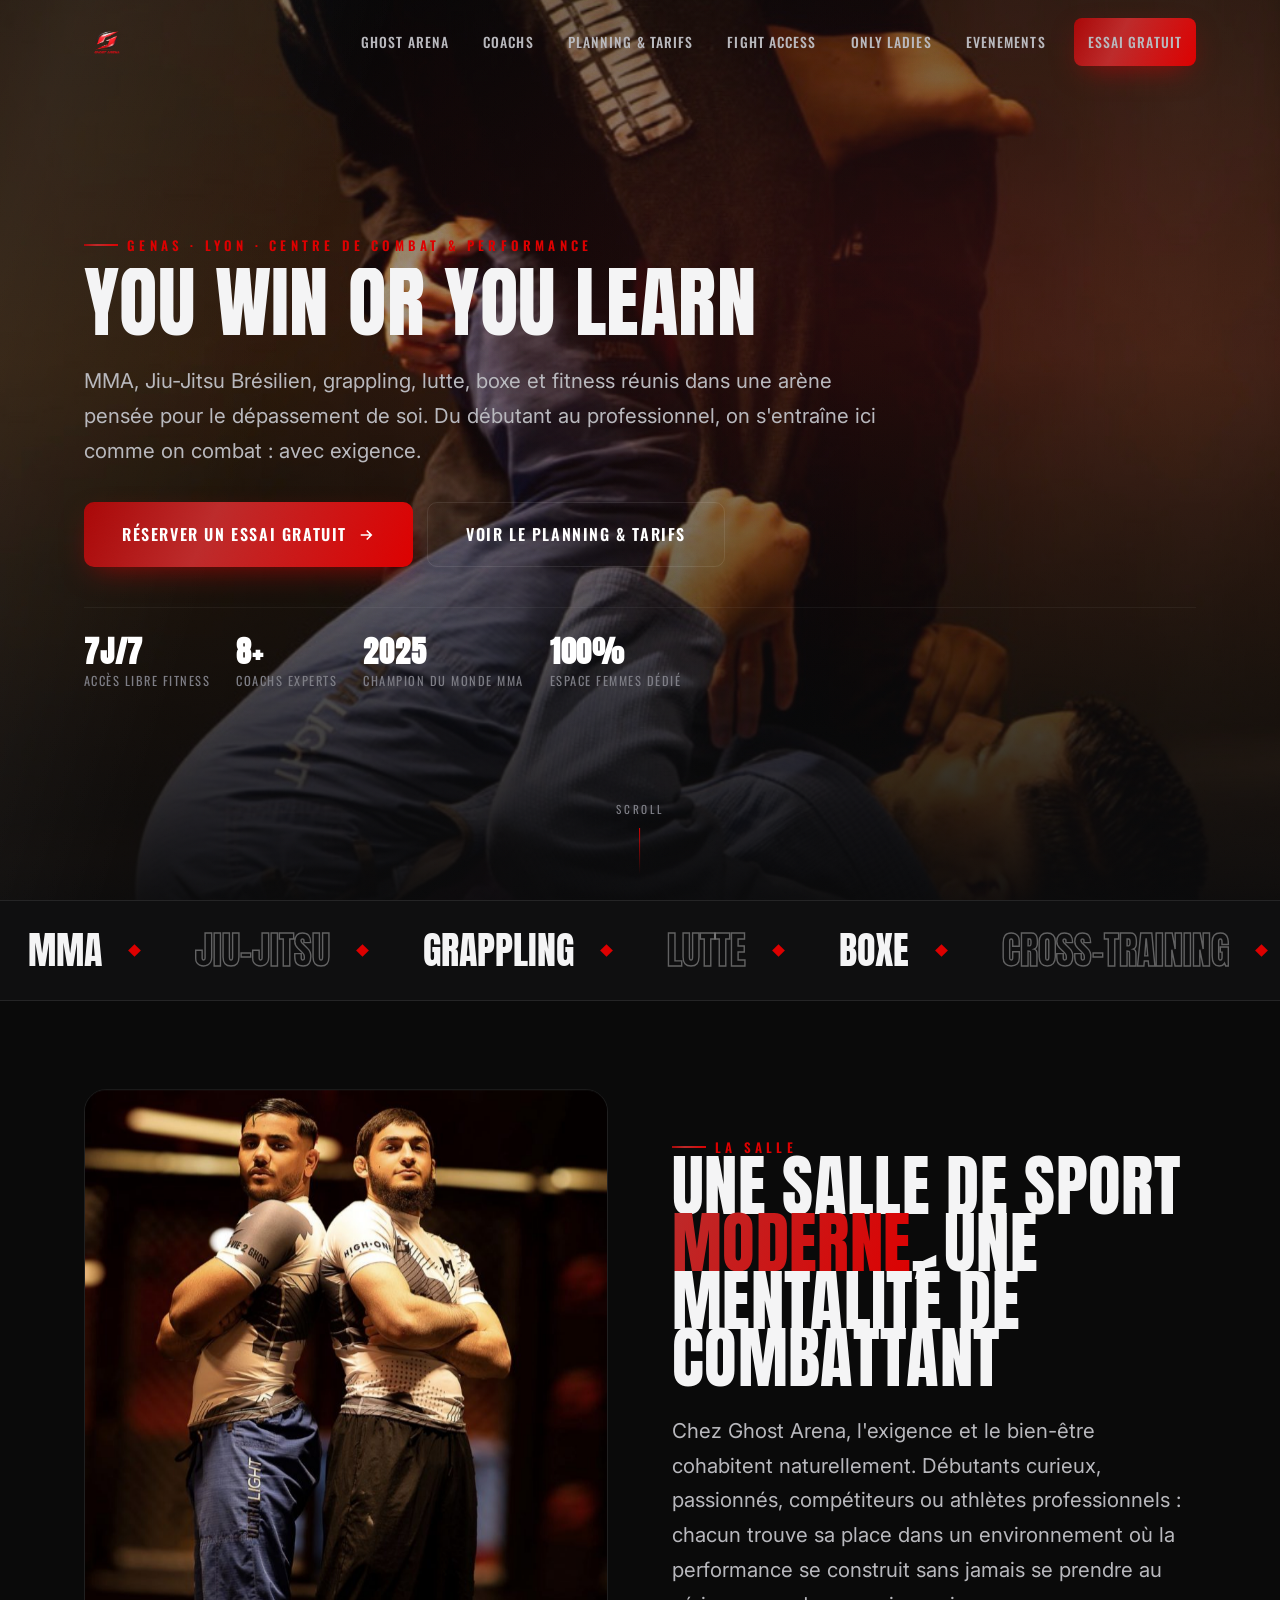
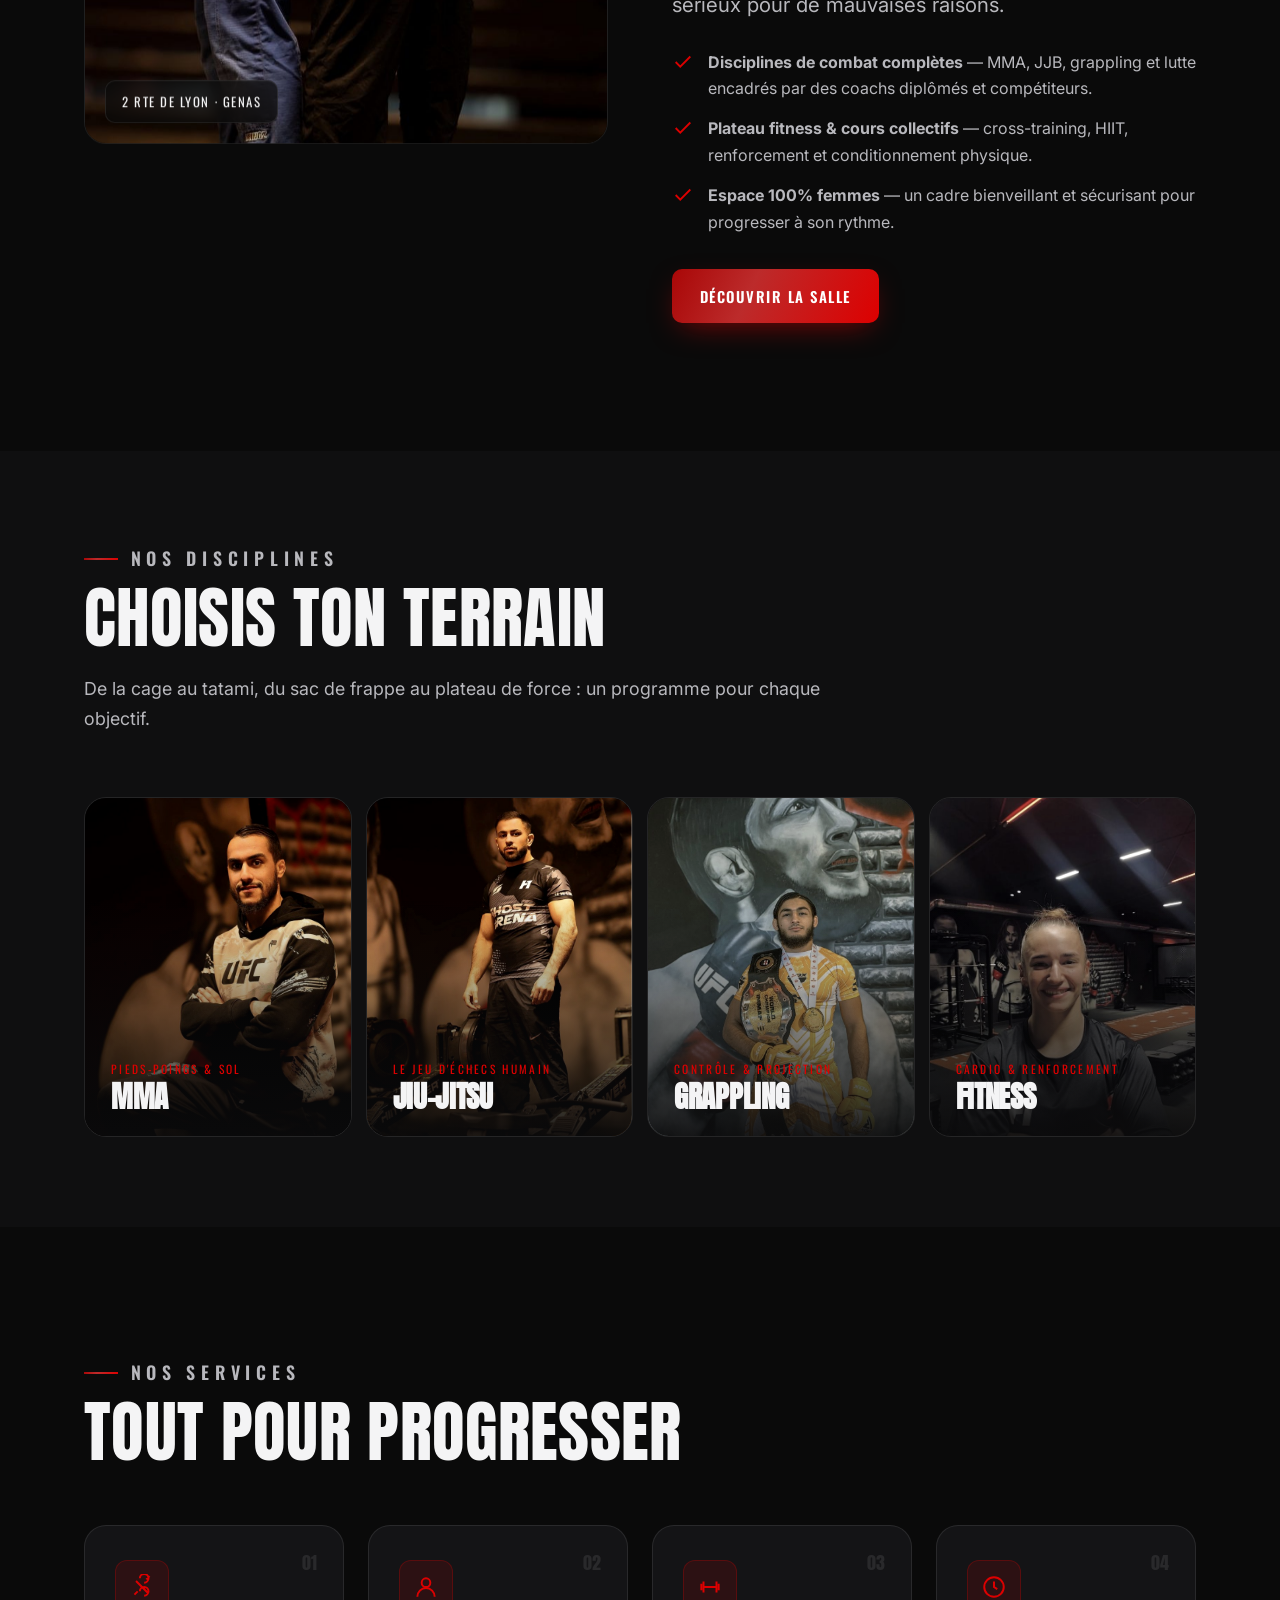
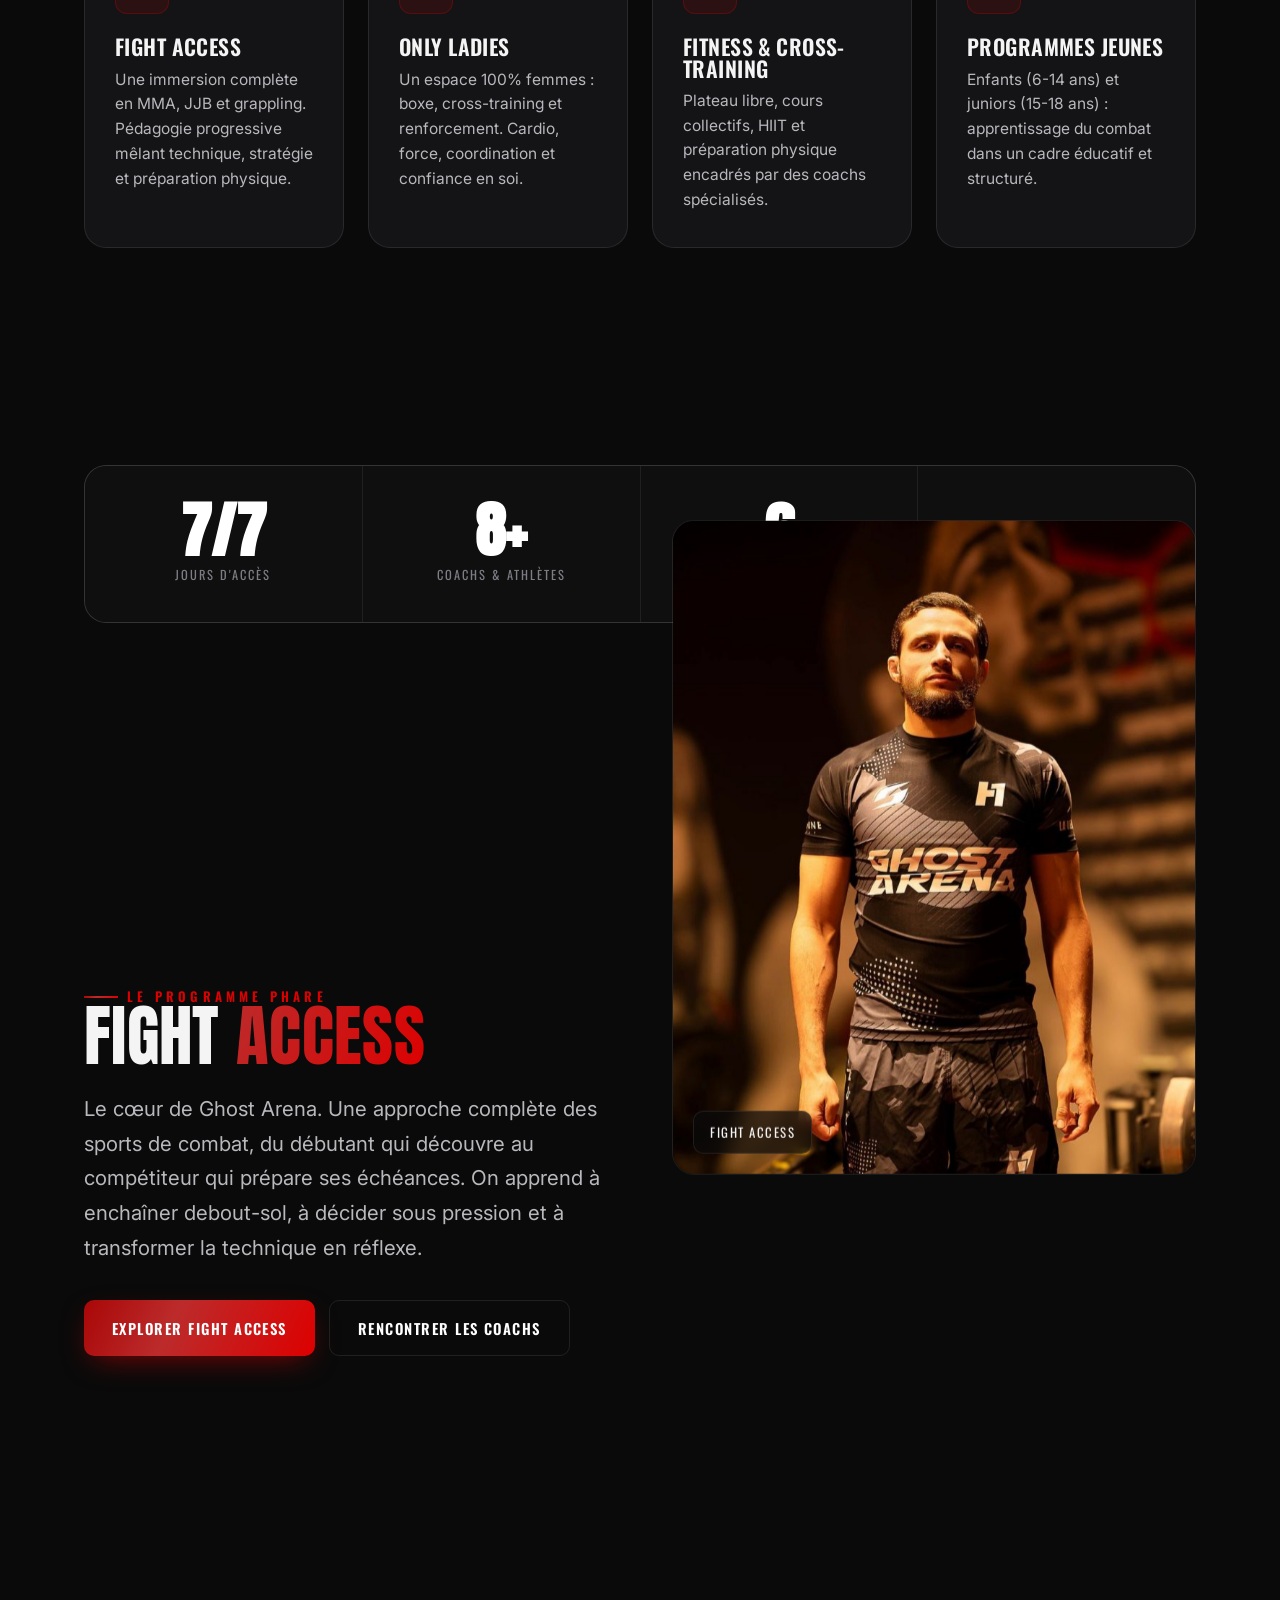
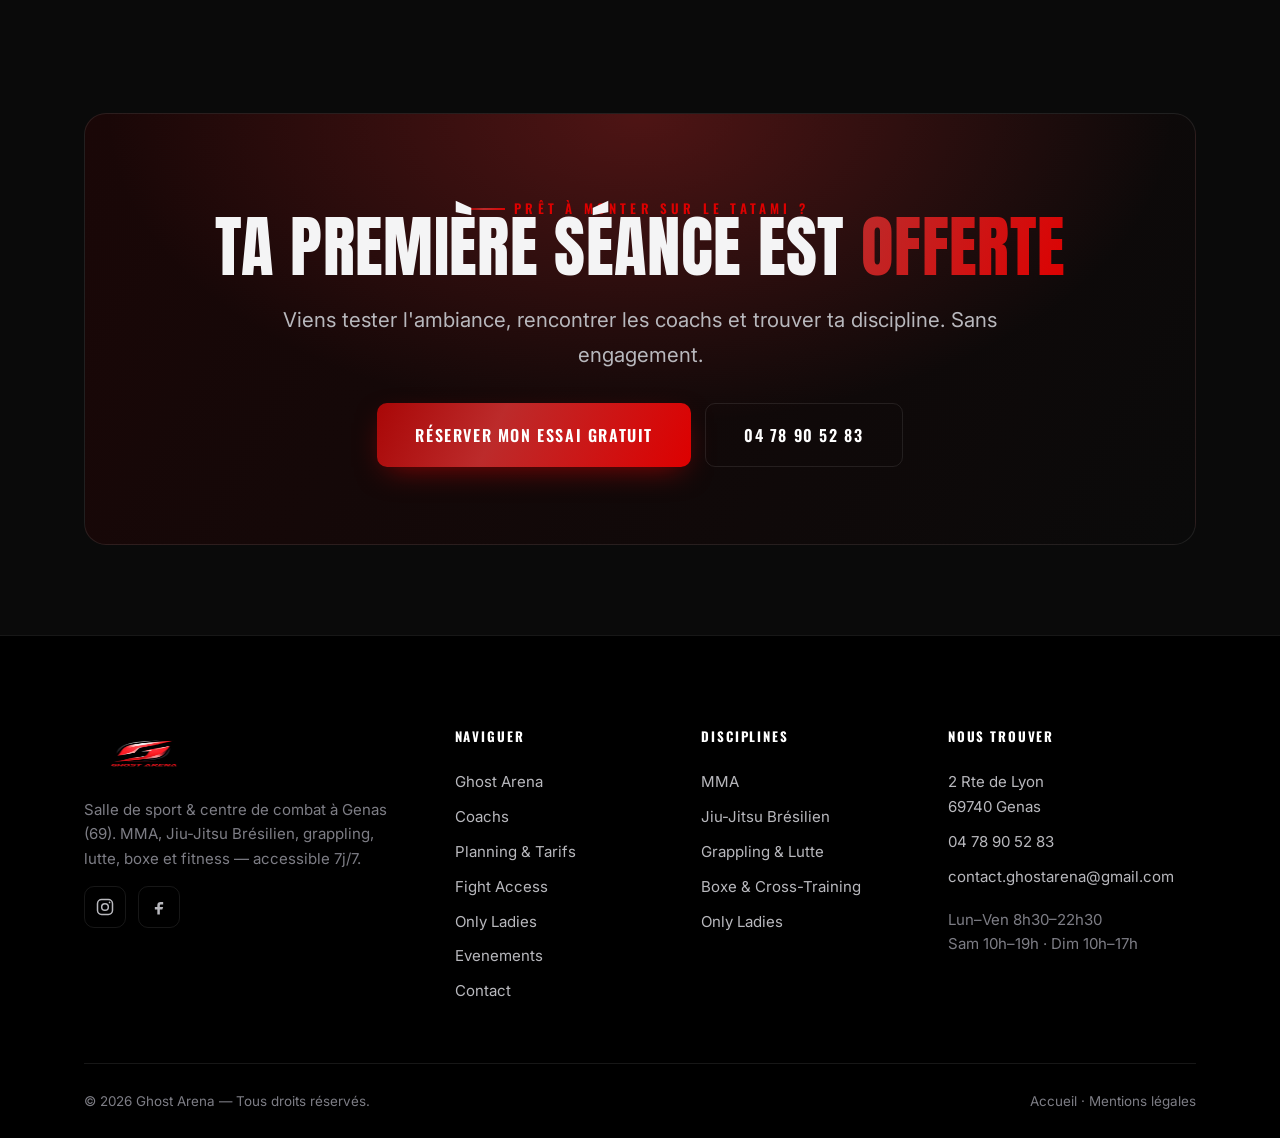
==== index.html @ 8d47866f "Site Ghost Arena — refonte statique multipage Co-Authored-By: Claude Opus 4.8 <noreply@anthropic.com" ====
<!DOCTYPE html>
<html lang="fr">
<head>
<meta charset="UTF-8">
<meta name="viewport" content="width=device-width, initial-scale=1">
<title>Ghost Arena | Salle de MMA, Jiu-Jitsu & Fitness à Genas (Lyon)</title>
<meta name="description" content="Ghost Arena, salle de sport et centre de combat à Genas près de Lyon. MMA, Jiu-Jitsu Brésilien, grappling, lutte, boxe et fitness. Accès 7j/7, coachs experts, espace 100% femmes. Essai gratuit.">
<meta name="keywords" content="MMA Genas, jiu jitsu brésilien Lyon, salle de sport Genas, grappling, lutte, boxe, fitness, Ghost Arena">
<link rel="canonical" href="https://ghostarena.fr/">
<meta name="theme-color" content="#0a0a0a">
<meta name="robots" content="index, follow">
<!-- Open Graph -->
<meta property="og:type" content="website">
<meta property="og:locale" content="fr_FR">
<meta property="og:site_name" content="Ghost Arena">
<meta property="og:title" content="Ghost Arena | MMA, Jiu-Jitsu & Fitness à Genas">
<meta property="og:description" content="Centre de combat & salle de sport à Genas (Lyon). MMA, JJB, grappling, lutte, boxe, fitness. Accès 7j/7.">
<meta property="og:url" content="https://ghostarena.fr/">
<meta property="og:image" content="https://ghostarena.fr/assets/img/hero-full.jpg">
<meta name="twitter:card" content="summary_large_image">
<link rel="icon" href="assets/img/logo.png" type="image/png">
<link rel="apple-touch-icon" href="assets/img/logo.png">
<!-- Fonts -->
<link rel="preconnect" href="https://fonts.googleapis.com">
<link rel="preconnect" href="https://fonts.gstatic.com" crossorigin>
<link href="https://fonts.googleapis.com/css2?family=Anton&family=Oswald:wght@300;400;500;600;700&family=Inter:wght@400;500;600;700&display=swap" rel="stylesheet">
<link rel="stylesheet" href="css/styles.css">
<!-- Local business structured data -->
<script type="application/ld+json">
{
  "@context":"https://schema.org",
  "@type":"SportsActivityLocation",
  "name":"Ghost Arena",
  "description":"Salle de sport et centre de combat (MMA, Jiu-Jitsu Brésilien, grappling, lutte, boxe, fitness) à Genas, près de Lyon.",
  "image":"https://ghostarena.fr/assets/img/hero-full.jpg",
  "logo":"https://ghostarena.fr/assets/img/logo.png",
  "url":"https://ghostarena.fr/",
  "telephone":"+33478905283",
  "email":"contact.ghostarena@gmail.com",
  "address":{"@type":"PostalAddress","streetAddress":"2 Rte de Lyon","addressLocality":"Genas","postalCode":"69740","addressCountry":"FR"},
  "geo":{"@type":"GeoCoordinates","latitude":45.7280,"longitude":4.9930},
  "sameAs":["https://www.instagram.com/ghost.arena_/","https://www.facebook.com/people/Ghost-Arena/61586192936143/"],
  "openingHoursSpecification":[
    {"@type":"OpeningHoursSpecification","dayOfWeek":["Monday","Tuesday","Wednesday","Thursday","Friday"],"opens":"08:30","closes":"22:30"},
    {"@type":"OpeningHoursSpecification","dayOfWeek":"Saturday","opens":"10:00","closes":"19:00"},
    {"@type":"OpeningHoursSpecification","dayOfWeek":"Sunday","opens":"10:00","closes":"17:00"}
  ],
  "priceRange":"€€"
}
</script>
</head>
<body data-page="">

<header class="site-header"></header>

<main id="main">

  <!-- ============== HERO (cinematic photo-montage "video") ============== -->
  <section class="hero">
    <div class="hero-media" aria-hidden="true">
      <video class="hero-video" autoplay muted loop playsinline preload="auto" poster="assets/img/hero-full.jpg">
        <source src="assets/video/hero.mp4" type="video/mp4">
        <source src="assets/video/hero.mov" type="video/quicktime">
      </video>
    </div>
    <div class="container hero-inner">
      <p class="eyebrow reveal">Genas · Lyon · Centre de combat &amp; performance</p>
      <h1 class="display h1" data-kinetic>You win or you learn</h1>
      <p class="lead reveal" data-delay="2">MMA, Jiu-Jitsu Brésilien, grappling, lutte, boxe et fitness réunis dans une arène pensée pour le dépassement de soi. Du débutant au professionnel, on s'entraîne ici comme on combat&nbsp;: avec exigence.</p>
      <div class="hero-actions reveal" data-delay="3">
        <a class="btn btn-primary btn-lg" href="contact.html"><span>Réserver un essai gratuit
          <svg viewBox="0 0 24 24" fill="none" stroke="currentColor" stroke-width="2.2"><path d="M5 12h14M13 6l6 6-6 6"/></svg></span></a>
        <a class="btn btn-ghost btn-lg" href="planning-tarifs.html">Voir le planning &amp; tarifs</a>
      </div>
      <div class="hero-badges reveal" data-delay="4">
        <div class="hero-badge"><b data-count="7" data-suffix="j/7">7j/7</b><span>Accès libre fitness</span></div>
        <div class="hero-badge"><b data-count="8" data-suffix="+">8+</b><span>Coachs experts</span></div>
        <div class="hero-badge"><b>2025</b><span>Champion du monde MMA</span></div>
        <div class="hero-badge"><b>100%</b><span>Espace femmes dédié</span></div>
      </div>
    </div>
    <div class="hero-scroll" aria-hidden="true"><span>Scroll</span><span class="line"></span></div>
  </section>

  <!-- ============== MARQUEE ============== -->
  <div class="marquee" aria-hidden="true">
    <div class="marquee-track">
      <span>MMA</span><span class="hollow">Jiu-Jitsu</span><span>Grappling</span><span class="hollow">Lutte</span><span>Boxe</span><span class="hollow">Cross-Training</span><span>Fitness</span><span class="hollow">Only Ladies</span>
      <span>MMA</span><span class="hollow">Jiu-Jitsu</span><span>Grappling</span><span class="hollow">Lutte</span><span>Boxe</span><span class="hollow">Cross-Training</span><span>Fitness</span><span class="hollow">Only Ladies</span>
    </div>
  </div>

  <!-- ============== PRÉSENTATION ============== -->
  <section class="section">
    <div class="container">
      <div class="split">
        <div class="split-media reveal" data-parallax="0.08">
          <img src="assets/img/salle-1.jpeg" alt="Intérieur de la salle Ghost Arena à Genas" loading="lazy">
          <span class="tag">2 Rte de Lyon · Genas</span>
        </div>
        <div class="split-body">
          <p class="eyebrow reveal">La salle</p>
          <h2 class="display h2 reveal" data-delay="1">Une salle de sport <span class="grad-text">moderne</span>, une mentalité de combattant</h2>
          <p class="lead reveal" data-delay="2">Chez Ghost Arena, l'exigence et le bien-être cohabitent naturellement. Débutants curieux, passionnés, compétiteurs ou athlètes professionnels&nbsp;: chacun trouve sa place dans un environnement où la performance se construit sans jamais se prendre au sérieux pour de mauvaises raisons.</p>
          <ul class="feature-list reveal" data-delay="3">
            <li><svg viewBox="0 0 24 24" fill="none" stroke="currentColor" stroke-width="2"><path d="M20 6 9 17l-5-5"/></svg><span><b>Disciplines de combat complètes</b> — MMA, JJB, grappling et lutte encadrés par des coachs diplômés et compétiteurs.</span></li>
            <li><svg viewBox="0 0 24 24" fill="none" stroke="currentColor" stroke-width="2"><path d="M20 6 9 17l-5-5"/></svg><span><b>Plateau fitness &amp; cours collectifs</b> — cross-training, HIIT, renforcement et conditionnement physique.</span></li>
            <li><svg viewBox="0 0 24 24" fill="none" stroke="currentColor" stroke-width="2"><path d="M20 6 9 17l-5-5"/></svg><span><b>Espace 100% femmes</b> — un cadre bienveillant et sécurisant pour progresser à son rythme.</span></li>
          </ul>
          <div class="flex-actions mt-m reveal" data-delay="4">
            <a class="btn btn-primary" href="ghost-arena.html"><span>Découvrir la salle</span></a>
          </div>
        </div>
      </div>
    </div>
  </section>

  <!-- ============== DISCIPLINES ============== -->
  <section class="section section--tight" style="background:var(--bg-2)">
    <div class="container">
      <div class="sec-head reveal">
        <p class="eyebrow">Nos disciplines</p>
        <h2 class="display h2">Choisis ton terrain</h2>
        <p>De la cage au tatami, du sac de frappe au plateau de force&nbsp;: un programme pour chaque objectif.</p>
      </div>
      <div class="disc-grid">
        <article class="disc reveal" data-delay="1">
          <img src="assets/coaches/yanis.jpeg" alt="Entraînement MMA à Ghost Arena" loading="lazy">
          <div class="meta"><span>Pieds-poings &amp; sol</span><h3>MMA</h3></div>
        </article>
        <article class="disc reveal" data-delay="2">
          <img src="assets/coaches/jessim.jpeg" alt="Cours de Jiu-Jitsu Brésilien" loading="lazy">
          <div class="meta"><span>Le jeu d'échecs humain</span><h3>Jiu-Jitsu</h3></div>
        </article>
        <article class="disc reveal" data-delay="3">
          <img src="assets/coaches/mehmet.jpeg" alt="Grappling et lutte à Genas" loading="lazy">
          <div class="meta"><span>Contrôle &amp; projection</span><h3>Grappling</h3></div>
        </article>
        <article class="disc reveal" data-delay="4">
          <img src="assets/coaches/lisa.jpeg" alt="Cross-training et fitness" loading="lazy">
          <div class="meta"><span>Cardio &amp; renforcement</span><h3>Fitness</h3></div>
        </article>
      </div>
    </div>
  </section>

  <!-- ============== SERVICES ============== -->
  <section class="section">
    <div class="container">
      <div class="sec-head reveal">
        <p class="eyebrow">Nos services</p>
        <h2 class="display h2">Tout pour progresser</h2>
      </div>
      <div class="cards">
        <article class="card reveal" data-delay="1">
          <span class="num">01</span>
          <div class="card-ico"><svg viewBox="0 0 24 24" fill="none" stroke="currentColor" stroke-width="1.8"><path d="m6.5 6.5 11 11M14 8a4 4 0 1 0-4-4M10 16a4 4 0 1 1 4 4M5 19l3-3M16 5l3-3"/></svg></div>
          <h3>Fight Access</h3>
          <p>Une immersion complète en MMA, JJB et grappling. Pédagogie progressive mêlant technique, stratégie et préparation physique.</p>
        </article>
        <article class="card reveal" data-delay="2">
          <span class="num">02</span>
          <div class="card-ico"><svg viewBox="0 0 24 24" fill="none" stroke="currentColor" stroke-width="1.8"><circle cx="12" cy="8" r="4"/><path d="M4 21a8 8 0 0 1 16 0"/></svg></div>
          <h3>Only Ladies</h3>
          <p>Un espace 100% femmes&nbsp;: boxe, cross-training et renforcement. Cardio, force, coordination et confiance en soi.</p>
        </article>
        <article class="card reveal" data-delay="3">
          <span class="num">03</span>
          <div class="card-ico"><svg viewBox="0 0 24 24" fill="none" stroke="currentColor" stroke-width="1.8"><path d="M6 7v10M18 7v10M4 9v6M20 9v6M6 12h12"/></svg></div>
          <h3>Fitness &amp; Cross-Training</h3>
          <p>Plateau libre, cours collectifs, HIIT et préparation physique encadrés par des coachs spécialisés.</p>
        </article>
        <article class="card reveal" data-delay="4">
          <span class="num">04</span>
          <div class="card-ico"><svg viewBox="0 0 24 24" fill="none" stroke="currentColor" stroke-width="1.8"><circle cx="12" cy="12" r="9"/><path d="M12 7v5l3 2"/></svg></div>
          <h3>Programmes Jeunes</h3>
          <p>Enfants (6-14 ans) et juniors (15-18 ans)&nbsp;: apprentissage du combat dans un cadre éducatif et structuré.</p>
        </article>
      </div>
    </div>
  </section>

  <!-- ============== STATS ============== -->
  <section class="section--tight">
    <div class="container">
      <div class="stats reveal">
        <div class="stat"><b data-count="7" data-suffix="/7">7/7</b><span>Jours d'accès</span></div>
        <div class="stat"><b data-count="8" data-suffix="+">8+</b><span>Coachs &amp; athlètes</span></div>
        <div class="stat"><b data-count="6" data-suffix="">6</b><span>Disciplines</span></div>
        <div class="stat"><b><span class="grad-text">∞</span></b><span>Limite&nbsp;: la tienne</span></div>
      </div>
    </div>
  </section>

  <!-- ============== FIGHT ACCESS feature ============== -->
  <section class="section">
    <div class="container">
      <div class="split rev">
        <div class="split-media reveal" data-parallax="0.08">
          <img src="assets/coaches/fateh.jpeg" alt="Coach MMA à Ghost Arena lors d'un entraînement" loading="lazy">
          <span class="tag">Fight Access</span>
        </div>
        <div class="split-body">
          <p class="eyebrow reveal">Le programme phare</p>
          <h2 class="display h2 reveal" data-delay="1">Fight <span class="grad-text">Access</span></h2>
          <p class="lead reveal" data-delay="2">Le cœur de Ghost Arena. Une approche complète des sports de combat, du débutant qui découvre au compétiteur qui prépare ses échéances. On apprend à enchaîner debout-sol, à décider sous pression et à transformer la technique en réflexe.</p>
          <div class="flex-actions mt-m reveal" data-delay="3">
            <a class="btn btn-primary" href="fight-acces.html"><span>Explorer Fight Access</span></a>
            <a class="btn btn-ghost" href="coachs.html">Rencontrer les coachs</a>
          </div>
        </div>
      </div>
    </div>
  </section>

  <!-- ============== CTA ============== -->
  <section class="section section--tight">
    <div class="container">
      <div class="cta-band reveal">
        <p class="eyebrow eyebrow--center">Prêt à monter sur le tatami ?</p>
        <h2 class="display h2">Ta première séance est <span class="grad-text">offerte</span></h2>
        <p class="lead" style="margin-inline:auto">Viens tester l'ambiance, rencontrer les coachs et trouver ta discipline. Sans engagement.</p>
        <div class="hero-actions">
          <a class="btn btn-primary btn-lg" href="contact.html"><span>Réserver mon essai gratuit</span></a>
          <a class="btn btn-ghost btn-lg" href="tel:+33478905283">04 78 90 52 83</a>
        </div>
      </div>
    </div>
  </section>

</main>

<footer class="site-footer"></footer>
<script src="js/main.js"></script>
</body>
</html>
---- css/styles.css ----
/* ===================================================================
   GHOST ARENA — Design System
   Colors taken verbatim from the existing site:
   brand red #bc2b2b · bright #dd0000 · deep #a90707 · black #0a0a0a
   =================================================================== */

:root{
  /* Brand palette (exact) */
  --red:        #bc2b2b;
  --red-bright: #dd0000;
  --red-2:      #cf2e2e;
  --red-deep:   #a90707;
  --black:      #0a0a0a;
  --ink:        #000000;
  --white:      #ffffff;
  --smoke:      #efefef;
  --slate:      #32373c;

  /* Surfaces */
  --bg:        #0a0a0a;
  --bg-2:      #0f0f10;
  --surface:   #141416;
  --surface-2: #1a1a1d;
  --line:      rgba(255,255,255,.09);
  --line-2:    rgba(255,255,255,.05);

  /* Text */
  --tx:        #f4f4f5;
  --tx-soft:   #b8b8bd;
  --tx-mute:   #7d7d85;

  /* Accent gradient */
  --grad: linear-gradient(115deg, var(--red-deep) 0%, var(--red) 38%, var(--red-bright) 100%);
  --grad-soft: linear-gradient(115deg, var(--red) 0%, var(--red-bright) 100%);

  /* Type */
  --f-display: "Anton", "Arial Narrow", sans-serif;
  --f-cond:    "Oswald", "Arial Narrow", sans-serif;
  --f-body:    "Inter", system-ui, -apple-system, "Segoe UI", sans-serif;

  /* Spacing rhythm (8pt) */
  --container: 1240px;
  --gut: clamp(20px, 5vw, 64px);
  --radius: 14px;
  --radius-lg: 22px;

  /* Motion */
  --ease: cubic-bezier(.16,1,.3,1);
  --ease-out: cubic-bezier(.22,.61,.36,1);
}

/* ---------- Reset ---------- */
*,*::before,*::after{box-sizing:border-box}
*{margin:0}
html{-webkit-text-size-adjust:100%;scroll-behavior:smooth}
@media (prefers-reduced-motion:reduce){html{scroll-behavior:auto}}
body{
  font-family:var(--f-body);
  background:var(--bg);
  color:var(--tx);
  line-height:1.65;
  font-size:16px;
  -webkit-font-smoothing:antialiased;
  text-rendering:optimizeLegibility;
  overflow-x:hidden;
}
img,video,svg{display:block;max-width:100%;height:auto}
a{color:inherit;text-decoration:none}
button{font:inherit;color:inherit;cursor:pointer;border:0;background:none}
ul{list-style:none;padding:0}
::selection{background:var(--red);color:#fff}

/* Film-grain overlay for the whole site (premium cinematic texture) */
body::after{
  content:"";position:fixed;inset:0;z-index:9000;pointer-events:none;opacity:.045;
  background-image:url("data:image/svg+xml,%3Csvg xmlns='http://www.w3.org/2000/svg' width='180' height='180'%3E%3Cfilter id='n'%3E%3CfeTurbulence type='fractalNoise' baseFrequency='.9' numOctaves='2'/%3E%3C/filter%3E%3Crect width='100%25' height='100%25' filter='url(%23n)'/%3E%3C/svg%3E");
  mix-blend-mode:overlay;
}
@media (prefers-reduced-motion:reduce){body::after{display:none}}

/* ---------- Layout helpers ---------- */
.container{width:100%;max-width:var(--container);margin-inline:auto;padding-inline:var(--gut)}
.section{padding-block:clamp(64px,10vw,140px);position:relative}
.section--tight{padding-block:clamp(48px,7vw,90px)}
.grid{display:grid;gap:clamp(20px,3vw,40px)}

/* ---------- Typography ---------- */
.eyebrow{
  font-family:var(--f-cond);font-weight:600;text-transform:uppercase;
  letter-spacing:.32em;font-size:clamp(.72rem,1.1vw,.82rem);
  color:var(--red-bright);display:inline-flex;align-items:center;gap:.7em;
}
.eyebrow::before{content:"";width:34px;height:2px;background:var(--grad);display:inline-block}
.eyebrow--center{justify-content:center}

h1,h2,h3{line-height:.98;letter-spacing:-.01em}
.display{
  font-family:var(--f-display);font-weight:400;text-transform:uppercase;
  line-height:.86;letter-spacing:.005em;
}
.h1{font-size:clamp(2.9rem,8.5vw,7.2rem)}
.h2{font-size:clamp(2.1rem,5.2vw,4.4rem)}
.h3{font-size:clamp(1.5rem,3vw,2.4rem)}
.italic-skew{font-style:italic;transform:skewX(-7deg);transform-origin:left}
.stroke-text{
  -webkit-text-stroke:1.5px rgba(255,255,255,.30);color:transparent;
}
.text-red{color:var(--red-bright)}
.lead{font-size:clamp(1.05rem,1.6vw,1.28rem);color:var(--tx-soft);max-width:62ch;line-height:1.7}
.muted{color:var(--tx-mute)}
.measure{max-width:64ch}

/* gradient text for accent words */
.grad-text{
  background:var(--grad-soft);-webkit-background-clip:text;background-clip:text;
  -webkit-text-fill-color:transparent;color:transparent;
}

/* ===================================================================
   HEADER
   =================================================================== */
.site-header{
  position:fixed;inset:0 0 auto 0;z-index:1000;
  transition:border-color .4s, padding .35s var(--ease);
  border-bottom:1px solid transparent;padding-block:18px;
}
/* Blur/background lives on a pseudo-element so the header itself does NOT
   become a containing block for the fixed mobile menu panel. */
.site-header::before{
  content:"";position:absolute;inset:0;z-index:-1;
  background:rgba(8,8,9,.82);backdrop-filter:blur(16px) saturate(140%);
  opacity:0;transition:opacity .4s var(--ease);
}
.site-header.scrolled::before{opacity:1}
.site-header.scrolled{border-bottom-color:var(--line);padding-block:10px}
.nav{display:flex;align-items:center;justify-content:space-between;gap:24px}
.brand{display:flex;align-items:center;gap:12px;z-index:2}
.brand img{height:46px;width:auto;transition:height .35s var(--ease)}
.scrolled .brand img{height:38px}
.brand b{font-family:var(--f-display);font-size:1.25rem;letter-spacing:.04em;text-transform:uppercase;line-height:1}
.brand b i{color:var(--red-bright);font-style:normal}

.nav-links{display:flex;align-items:center;gap:6px}
.nav-links a{
  font-family:var(--f-cond);font-weight:500;text-transform:uppercase;
  letter-spacing:.08em;font-size:.86rem;color:var(--tx-soft);
  padding:10px 14px;border-radius:8px;position:relative;transition:color .25s;
}
.nav-links a::after{
  content:"";position:absolute;left:14px;right:14px;bottom:6px;height:2px;
  background:var(--grad-soft);transform:scaleX(0);transform-origin:left;
  transition:transform .3s var(--ease);
}
.nav-links a:hover,.nav-links a[aria-current="page"]{color:var(--white)}
.nav-links a:hover::after,.nav-links a[aria-current="page"]::after{transform:scaleX(1)}

.nav-cta{margin-left:8px}
.burger{display:none;position:relative;width:46px;height:46px;border-radius:10px;border:1px solid var(--line);
  align-items:center;justify-content:center;flex-direction:column;gap:5px;z-index:1010}
.burger span{width:20px;height:2px;background:var(--white);transition:.3s var(--ease)}
.burger.open span:nth-child(1){transform:translateY(7px) rotate(45deg)}
.burger.open span:nth-child(2){opacity:0}
.burger.open span:nth-child(3){transform:translateY(-7px) rotate(-45deg)}

@media (max-width:1024px){
  .nav-links{
    position:fixed;inset:0 0 0 auto;width:min(86vw,400px);flex-direction:column;
    justify-content:center;align-items:flex-start;gap:6px;padding:90px 40px;
    background:rgba(10,10,11,.97);backdrop-filter:blur(20px);
    border-left:1px solid var(--line);transform:translateX(100%);
    transition:transform .45s var(--ease);
  }
  .nav-links.open{transform:translateX(0)}
  .nav-links a{font-size:1.6rem;padding:10px 0}
  .nav-links a::after{display:none}
  .nav-links .nav-cta{margin:18px 0 0}
  .burger{display:flex}
}

/* ===================================================================
   BUTTONS
   =================================================================== */
.btn{
  --pad-y:15px;--pad-x:28px;
  display:inline-flex;align-items:center;justify-content:center;gap:10px;
  font-family:var(--f-cond);font-weight:600;text-transform:uppercase;letter-spacing:.1em;
  font-size:.92rem;padding:var(--pad-y) var(--pad-x);border-radius:10px;
  position:relative;overflow:hidden;transition:transform .25s var(--ease),box-shadow .3s, color .3s;
  min-height:48px;cursor:pointer;white-space:nowrap;
}
.btn svg{width:18px;height:18px}
.btn-primary{background:var(--grad);color:#fff;box-shadow:0 10px 30px -10px rgba(221,0,0,.6)}
.btn-primary::before{content:"";position:absolute;inset:0;background:linear-gradient(115deg,var(--red-bright),var(--red));opacity:0;transition:opacity .3s}
.btn-primary:hover{transform:translateY(-3px);box-shadow:0 18px 40px -12px rgba(221,0,0,.75)}
.btn-primary:hover::before{opacity:1}
.btn-primary span{position:relative;z-index:1;display:inline-flex;align-items:center;gap:10px}
.btn-ghost{background:transparent;color:var(--white);border:1px solid var(--line)}
.btn-ghost:hover{border-color:var(--red);background:rgba(221,0,0,.08);transform:translateY(-3px)}
.btn-light{background:var(--white);color:var(--ink)}
.btn-light:hover{transform:translateY(-3px);background:var(--smoke)}
.btn-lg{--pad-y:18px;--pad-x:38px;font-size:1rem}
.btn:focus-visible{outline:3px solid var(--red-bright);outline-offset:3px}
a:focus-visible,button:focus-visible{outline:3px solid var(--red-bright);outline-offset:3px}

/* shimmer sweep on primary */
.btn-primary span::after{
  content:"";position:absolute;top:0;left:-120%;width:60%;height:100%;
  background:linear-gradient(120deg,transparent,rgba(255,255,255,.35),transparent);
  transform:skewX(-20deg);transition:left .6s var(--ease);
}
.btn-primary:hover span::after{left:160%}

/* ===================================================================
   HERO (homepage) — cinematic photo-montage "video"
   =================================================================== */
.hero{position:relative;min-height:100dvh;display:flex;align-items:center;overflow:hidden;isolation:isolate}
.hero-media{position:absolute;inset:0;z-index:-2}
/* Fills the hero perfectly on mobile and desktop (no bars, no photo backdrop). */
.hero-video{position:absolute;inset:0;width:100%;height:100%;object-fit:cover;object-position:center;z-index:1;background:var(--black)}
.hero-slide{
  position:absolute;inset:0;background-size:cover;background-position:center 28%;
  opacity:0;animation:heroCycle 24s infinite;will-change:opacity,transform;
}
.hero-slide:nth-child(1){animation-delay:0s}
.hero-slide:nth-child(2){animation-delay:6s}
.hero-slide:nth-child(3){animation-delay:12s}
.hero-slide:nth-child(4){animation-delay:18s}
@keyframes heroCycle{
  0%{opacity:0;transform:scale(1.18)}
  6%{opacity:1}
  25%{opacity:1;transform:scale(1.0)}
  31%{opacity:0;transform:scale(1.0)}
  100%{opacity:0}
}
.hero::before{ /* cinematic darkening + brand wash */
  content:"";position:absolute;inset:0;z-index:-1;
  background:
    linear-gradient(180deg, rgba(10,10,11,.55) 0%, rgba(10,10,11,.35) 40%, rgba(10,10,11,.96) 100%),
    radial-gradient(120% 90% at 75% 30%, rgba(188,43,43,.30), transparent 55%);
}
.hero::after{ /* light sweep */
  content:"";position:absolute;top:-50%;left:-30%;width:50%;height:200%;z-index:-1;
  background:linear-gradient(90deg,transparent,rgba(255,255,255,.06),transparent);
  transform:skewX(-18deg);animation:sweep 9s ease-in-out infinite;
}
@keyframes sweep{0%,100%{left:-40%}50%{left:120%}}
@media (prefers-reduced-motion:reduce){
  .hero-slide{animation:none;opacity:0}
  .hero-slide:nth-child(1){opacity:1}
  .hero::after{display:none}
}
.hero-inner{position:relative;z-index:2;width:100%;padding-block:130px 110px}
.hero h1{margin:.15em 0 .35em;max-width:16ch}
/* One-line headline on desktop (scales with viewport so it always fits) */
@media (min-width:992px){
  .hero h1{max-width:none;white-space:nowrap;font-size:clamp(3.4rem,6.2vw,5rem)}
}
.hero .lead{margin-bottom:34px}
.hero-actions{display:flex;flex-wrap:wrap;gap:14px}
.hero-scroll{
  position:absolute;bottom:26px;left:50%;transform:translateX(-50%);z-index:2;
  font-family:var(--f-cond);text-transform:uppercase;letter-spacing:.25em;font-size:.7rem;
  color:var(--tx-mute);display:flex;flex-direction:column;align-items:center;gap:10px;
}
.hero-scroll .line{width:1px;height:46px;background:linear-gradient(var(--red-bright),transparent);position:relative;overflow:hidden}
.hero-scroll .line::after{content:"";position:absolute;top:-50%;left:0;width:100%;height:50%;background:var(--red-bright);animation:scrollDot 2s infinite}
@keyframes scrollDot{0%{top:-50%}100%{top:100%}}
/* Hide the decorative scroll cue when vertical room is tight (avoids overlap with hero badges) */
@media (max-width:992px), (max-height:880px){.hero-scroll{display:none}}

/* badges row under hero */
.hero-badges{display:flex;flex-wrap:wrap;gap:26px;margin-top:40px;padding-top:28px;border-top:1px solid var(--line-2)}
.hero-badge{font-family:var(--f-cond);text-transform:uppercase;letter-spacing:.05em}
.hero-badge b{display:block;font-family:var(--f-display);font-size:1.9rem;line-height:1;color:#fff}
.hero-badge span{font-size:.78rem;color:var(--tx-mute);letter-spacing:.12em}

/* ===================================================================
   MARQUEE (discipline ticker) — sporty motion
   =================================================================== */
.marquee{
  overflow:hidden;border-block:1px solid var(--line);background:var(--bg-2);
  padding-block:18px;display:flex;user-select:none;
}
.marquee-track{display:flex;gap:0;flex-shrink:0;min-width:100%;animation:marq 28s linear infinite;will-change:transform}
.marquee:hover .marquee-track{animation-play-state:paused}
.marquee-track span{
  font-family:var(--f-display);text-transform:uppercase;font-size:clamp(1.4rem,3vw,2.4rem);
  padding-inline:28px;display:inline-flex;align-items:center;gap:28px;color:var(--tx);white-space:nowrap;
}
.marquee-track span::after{content:"";width:9px;height:9px;background:var(--red-bright);transform:rotate(45deg)}
.marquee-track span.hollow{color:transparent;-webkit-text-stroke:1.4px rgba(255,255,255,.35)}
@keyframes marq{to{transform:translateX(-50%)}}
@media (prefers-reduced-motion:reduce){.marquee-track{animation:none}}

/* ===================================================================
   SECTION HEADINGS
   =================================================================== */
.sec-head{margin-bottom:clamp(36px,5vw,64px);max-width:760px}
.sec-head.center{margin-inline:auto;text-align:center}
.sec-head h2{margin:.25em 0 .4em}
.sec-head p{color:var(--tx-soft);font-size:clamp(1rem,1.4vw,1.15rem)}

/* giant ghost watermark behind sections */
.watermark{
  position:absolute;font-family:var(--f-display);text-transform:uppercase;
  font-size:clamp(7rem,22vw,20rem);line-height:.8;color:transparent;
  -webkit-text-stroke:1px rgba(255,255,255,.035);pointer-events:none;z-index:0;
  top:-.1em;left:-.05em;white-space:nowrap;
}

/* ===================================================================
   CARDS — disciplines / services
   =================================================================== */
.cards{display:grid;grid-template-columns:repeat(auto-fit,minmax(260px,1fr));gap:clamp(16px,2vw,24px)}
.card{
  position:relative;background:var(--surface);border:1px solid var(--line);
  border-radius:var(--radius-lg);padding:34px 30px;overflow:hidden;
  transition:transform .4s var(--ease),border-color .4s,background .4s;
}
.card::before{
  content:"";position:absolute;inset:0;border-radius:inherit;padding:1px;
  background:var(--grad);-webkit-mask:linear-gradient(#000 0 0) content-box,linear-gradient(#000 0 0);
  -webkit-mask-composite:xor;mask-composite:exclude;opacity:0;transition:opacity .4s;
}
.card:hover{transform:translateY(-8px);background:var(--surface-2)}
.card:hover::before{opacity:1}
.card-ico{
  width:54px;height:54px;border-radius:12px;display:grid;place-items:center;margin-bottom:22px;
  background:rgba(221,0,0,.12);color:var(--red-bright);border:1px solid rgba(221,0,0,.25);
}
.card-ico svg{width:26px;height:26px}
.card h3{font-family:var(--f-cond);font-weight:600;text-transform:uppercase;letter-spacing:.02em;
  font-size:1.35rem;margin-bottom:10px}
.card p{color:var(--tx-soft);font-size:.97rem;line-height:1.6}
.card .num{position:absolute;top:22px;right:26px;font-family:var(--f-display);font-size:1.1rem;color:var(--line);}

/* discipline tile with image */
.disc-grid{display:grid;grid-template-columns:repeat(auto-fit,minmax(230px,1fr));gap:14px}
.disc{
  position:relative;border-radius:var(--radius-lg);overflow:hidden;min-height:340px;
  display:flex;align-items:flex-end;padding:26px;isolation:isolate;border:1px solid var(--line);
}
.disc img{position:absolute;inset:0;width:100%;height:100%;object-fit:cover;z-index:-2;
  transition:transform .8s var(--ease);filter:grayscale(.25) contrast(1.05)}
.disc::after{content:"";position:absolute;inset:0;z-index:-1;
  background:linear-gradient(180deg,transparent 30%,rgba(10,10,11,.92))}
.disc:hover img{transform:scale(1.08)}
.disc h3{font-family:var(--f-display);text-transform:uppercase;font-size:1.8rem;line-height:.9}
.disc span{font-family:var(--f-cond);text-transform:uppercase;letter-spacing:.2em;font-size:.72rem;color:var(--red-bright)}
.disc .meta{display:flex;flex-direction:column;gap:6px}

/* ===================================================================
   SPLIT (image + text)
   =================================================================== */
.split{display:grid;grid-template-columns:1fr 1fr;gap:clamp(28px,5vw,72px);align-items:center}
.split.rev .split-media{order:2}
@media (max-width:880px){.split{grid-template-columns:1fr}.split.rev .split-media{order:0}}
.split-media{position:relative;border-radius:var(--radius-lg);overflow:hidden;aspect-ratio:4/5;border:1px solid var(--line)}
.split-media img{width:100%;height:100%;object-fit:cover}
.split-media .tag{
  position:absolute;left:20px;bottom:20px;background:rgba(10,10,11,.7);backdrop-filter:blur(8px);
  border:1px solid var(--line);border-radius:10px;padding:10px 16px;font-family:var(--f-cond);
  text-transform:uppercase;letter-spacing:.12em;font-size:.8rem;
}
.split-body h2{margin-bottom:.4em}
.split-body p+p{margin-top:1em}
.feature-list{margin-top:26px;display:grid;gap:14px}
.feature-list li{display:flex;gap:14px;align-items:flex-start;color:var(--tx-soft)}
.feature-list svg{flex:0 0 auto;width:22px;height:22px;color:var(--red-bright);margin-top:2px}

/* ===================================================================
   STATS
   =================================================================== */
.stats{display:grid;grid-template-columns:repeat(auto-fit,minmax(160px,1fr));gap:1px;background:var(--line);
  border:1px solid var(--line);border-radius:var(--radius-lg);overflow:hidden}
.stat{background:var(--bg-2);padding:34px 26px;text-align:center}
.stat b{font-family:var(--f-display);font-size:clamp(2.6rem,5vw,3.8rem);line-height:1;color:#fff;display:block}
.stat b .grad-text{display:inline}
.stat span{font-family:var(--f-cond);text-transform:uppercase;letter-spacing:.16em;font-size:.78rem;color:var(--tx-mute)}

/* ===================================================================
   COACHES
   =================================================================== */
.coach-grid{display:grid;grid-template-columns:repeat(auto-fill,minmax(240px,1fr));gap:18px}
.coach{position:relative;border-radius:var(--radius-lg);overflow:hidden;aspect-ratio:3/4;border:1px solid var(--line);
  background:var(--surface)}
.coach img{width:100%;height:100%;object-fit:cover;filter:grayscale(.35) contrast(1.04);transition:filter .5s,transform .8s var(--ease)}
.coach::after{content:"";position:absolute;inset:0;background:linear-gradient(180deg,transparent 40%,rgba(10,10,11,.95));z-index:1}
.coach:hover img{filter:grayscale(0);transform:scale(1.05)}
.coach-info{position:absolute;left:22px;right:22px;bottom:22px;z-index:2}
.coach-info .role{font-family:var(--f-cond);text-transform:uppercase;letter-spacing:.18em;font-size:.7rem;color:var(--red-bright);margin-bottom:6px}
.coach-info h3{font-family:var(--f-display);text-transform:uppercase;font-size:1.5rem;line-height:.92}
.coach-info p{font-size:.86rem;color:var(--tx-soft);margin-top:8px;opacity:0;max-height:0;overflow:hidden;
  transition:opacity .4s,max-height .4s}
.coach:hover .coach-info p{opacity:1;max-height:140px}
.coach .flag{position:absolute;top:16px;left:16px;z-index:2;background:var(--grad);color:#fff;
  font-family:var(--f-cond);text-transform:uppercase;letter-spacing:.1em;font-size:.66rem;
  padding:5px 10px;border-radius:6px;font-weight:600}

/* ===================================================================
   PHOTO FRAMING — keep every face visible across all pages.
   object-position tuned per photo (cover crops top/bottom in portrait cards).
   =================================================================== */
.coach img,.disc img,.split-media img,.page-hero img.bg{object-position:50% 20%}
img[src*="fateh"]  {object-position:50% 12% !important}
img[src*="jessim"] {object-position:56% 8%  !important}
img[src*="yanis"]  {object-position:60% 12% !important}
img[src*="mehmet"] {object-position:55% 26% !important}
img[src*="giorgi"] {object-position:50% 22% !important}
img[src*="iliane"] {object-position:48% 12% !important}
img[src*="diego"]  {object-position:48% 28% !important}
img[src*="lisa"]   {object-position:46% 36% !important}

/* ===================================================================
   PRICING
   =================================================================== */
.price-toggle{display:inline-flex;gap:4px;background:var(--surface);border:1px solid var(--line);
  border-radius:999px;padding:5px;margin-bottom:40px}
.price-toggle button{font-family:var(--f-cond);text-transform:uppercase;letter-spacing:.08em;
  font-size:.85rem;padding:10px 22px;border-radius:999px;color:var(--tx-soft);transition:.3s;min-height:44px}
.price-toggle button.active{background:var(--grad);color:#fff}
.price-grid{display:grid;grid-template-columns:repeat(auto-fit,minmax(270px,1fr));gap:18px}
.plan{position:relative;background:var(--surface);border:1px solid var(--line);border-radius:var(--radius-lg);
  padding:34px 30px;display:flex;flex-direction:column;transition:transform .4s var(--ease),border-color .4s}
.plan:hover{transform:translateY(-6px);border-color:rgba(221,0,0,.4)}
.plan.feat{border-color:var(--red);background:linear-gradient(180deg,rgba(188,43,43,.14),var(--surface) 40%)}
.plan.feat::before{content:"Le plus choisi";position:absolute;top:-12px;left:30px;background:var(--grad);
  color:#fff;font-family:var(--f-cond);text-transform:uppercase;letter-spacing:.1em;font-size:.7rem;
  padding:5px 14px;border-radius:6px;font-weight:600}
.plan .pname{font-family:var(--f-cond);text-transform:uppercase;letter-spacing:.04em;font-size:1.3rem;font-weight:600}
.plan .pdesc{color:var(--tx-mute);font-size:.9rem;margin:6px 0 22px}
.plan .pprice{font-family:var(--f-display);font-size:3rem;line-height:1;display:flex;align-items:baseline;gap:6px}
.plan .pprice small{font-family:var(--f-body);font-size:.95rem;color:var(--tx-mute);font-weight:400}
.plan .pyear{font-size:.85rem;color:var(--tx-soft);margin-top:8px}
.plan ul{margin:24px 0 28px;display:grid;gap:12px}
.plan li{display:flex;gap:12px;align-items:flex-start;font-size:.94rem;color:var(--tx-soft)}
.plan li svg{flex:0 0 auto;width:20px;height:20px;color:var(--red-bright);margin-top:2px}
.plan .btn{margin-top:auto;width:100%}

/* ===================================================================
   PLANNING TABLE
   =================================================================== */
.planning-wrap{overflow-x:auto;border:1px solid var(--line);border-radius:var(--radius-lg);background:var(--bg-2)}
table.planning{width:100%;border-collapse:collapse;min-width:680px}
table.planning th,table.planning td{padding:14px 16px;text-align:left;border-bottom:1px solid var(--line-2);vertical-align:top}
table.planning thead th{font-family:var(--f-cond);text-transform:uppercase;letter-spacing:.12em;font-size:.78rem;
  color:var(--red-bright);background:var(--surface);position:sticky;top:0}
table.planning td .slot{display:block;font-family:var(--f-cond);font-weight:600;text-transform:uppercase;font-size:.92rem}
table.planning td .time{display:block;font-size:.78rem;color:var(--tx-mute);font-variant-numeric:tabular-nums}
table.planning td+td .slot{color:var(--tx)}
table.planning tbody tr:hover{background:rgba(255,255,255,.02)}
.pill{display:inline-block;font-family:var(--f-cond);text-transform:uppercase;letter-spacing:.06em;
  font-size:.74rem;padding:3px 9px;border-radius:5px;border:1px solid var(--line)}
.pill.mma{background:rgba(221,0,0,.16);color:#ff8a8a;border-color:rgba(221,0,0,.3)}
.pill.jjb{background:rgba(45,120,255,.14);color:#9cc0ff;border-color:rgba(45,120,255,.3)}
.pill.cross{background:rgba(255,196,0,.12);color:#ffd766;border-color:rgba(255,196,0,.3)}
.pill.kids{background:rgba(60,200,90,.12);color:#8fe6a4;border-color:rgba(60,200,90,.3)}
.pill.ladies{background:rgba(220,90,200,.14);color:#f2a4e6;border-color:rgba(220,90,200,.3)}

/* ===================================================================
   EVENTS
   =================================================================== */
.event{display:grid;grid-template-columns:auto 1fr auto;gap:28px;align-items:center;
  background:var(--surface);border:1px solid var(--line);border-radius:var(--radius-lg);
  padding:26px 30px;transition:border-color .35s,transform .35s var(--ease)}
.event:hover{border-color:rgba(221,0,0,.4);transform:translateX(6px)}
.event .date{text-align:center;font-family:var(--f-display);line-height:.9;border-right:1px solid var(--line);padding-right:28px}
.event .date b{font-size:2.6rem;display:block;color:#fff}
.event .date span{font-family:var(--f-cond);text-transform:uppercase;letter-spacing:.15em;font-size:.78rem;color:var(--red-bright)}
.event h3{font-family:var(--f-cond);text-transform:uppercase;font-size:1.4rem;font-weight:600;margin-bottom:6px}
.event p{color:var(--tx-soft);font-size:.94rem}
@media (max-width:680px){.event{grid-template-columns:1fr;text-align:left}
  .event .date{border-right:0;border-bottom:1px solid var(--line);padding:0 0 14px;display:flex;gap:10px;align-items:baseline}}

/* ===================================================================
   CTA BANNER
   =================================================================== */
.cta-band{position:relative;overflow:hidden;border-radius:var(--radius-lg);
  background:linear-gradient(120deg,#1a0707,#0a0a0a);border:1px solid var(--line);
  padding:clamp(40px,6vw,80px);text-align:center}
.cta-band::before{content:"";position:absolute;inset:0;
  background:radial-gradient(80% 120% at 50% 0%,rgba(188,43,43,.35),transparent 60%)}
.cta-band > *{position:relative;z-index:1}
.cta-band h2{margin-bottom:.4em}
.cta-band .hero-actions{justify-content:center;margin-top:30px}

/* ===================================================================
   CONTACT
   =================================================================== */
.contact-grid{display:grid;grid-template-columns:1fr 1fr;gap:clamp(28px,5vw,60px)}
@media (max-width:880px){.contact-grid{grid-template-columns:1fr}}
.info-list{display:grid;gap:6px;margin-top:10px}
.info-item{display:flex;gap:16px;align-items:flex-start;padding:18px 0;border-bottom:1px solid var(--line-2)}
.info-item .ico{flex:0 0 auto;width:44px;height:44px;border-radius:10px;display:grid;place-items:center;
  background:rgba(221,0,0,.1);color:var(--red-bright);border:1px solid rgba(221,0,0,.22)}
.info-item .ico svg{width:20px;height:20px}
.info-item .lbl{font-family:var(--f-cond);text-transform:uppercase;letter-spacing:.14em;font-size:.72rem;color:var(--tx-mute)}
.info-item a,.info-item p{color:var(--tx);font-size:1.02rem}
.info-item a:hover{color:var(--red-bright)}
.form{display:grid;gap:18px;background:var(--surface);border:1px solid var(--line);
  border-radius:var(--radius-lg);padding:clamp(24px,4vw,40px)}
.field{display:grid;gap:8px}
.field label{font-family:var(--f-cond);text-transform:uppercase;letter-spacing:.1em;font-size:.78rem;color:var(--tx-soft)}
.field label .req{color:var(--red-bright)}
.field input,.field textarea,.field select{
  background:var(--bg);border:1px solid var(--line);border-radius:10px;padding:14px 16px;
  color:var(--tx);font:inherit;font-size:1rem;min-height:48px;transition:border-color .25s,box-shadow .25s;width:100%}
.field textarea{min-height:130px;resize:vertical}
.field input:focus,.field textarea:focus,.field select:focus{
  outline:none;border-color:var(--red);box-shadow:0 0 0 3px rgba(221,0,0,.18)}
.field .help{font-size:.8rem;color:var(--tx-mute)}
.field .err{font-size:.82rem;color:#ff8a8a;display:none}
.field.invalid input,.field.invalid textarea{border-color:#ff5a5a}
.field.invalid .err{display:block}
.form-note{font-size:.84rem;color:var(--tx-mute)}
.form-status{display:none;padding:14px 18px;border-radius:10px;font-size:.95rem}
.form-status.ok{display:block;background:rgba(60,200,90,.12);border:1px solid rgba(60,200,90,.3);color:#9be6ad}
.two{display:grid;grid-template-columns:1fr 1fr;gap:18px}
@media (max-width:520px){.two{grid-template-columns:1fr}}
.map-embed{border:1px solid var(--line);border-radius:var(--radius-lg);overflow:hidden;aspect-ratio:16/10;background:var(--surface)}
.map-embed iframe{width:100%;height:100%;border:0;filter:grayscale(.6) invert(.9) contrast(.9)}

/* ===================================================================
   PAGE HERO (interior pages)
   =================================================================== */
.page-hero{position:relative;padding:clamp(150px,20vh,230px) 0 clamp(60px,8vw,100px);overflow:hidden;isolation:isolate}
.page-hero::before{content:"";position:absolute;inset:0;z-index:-1;
  background:radial-gradient(90% 120% at 80% 0%,rgba(188,43,43,.28),transparent 55%),
  linear-gradient(180deg,#101011,var(--bg))}
.page-hero img.bg{position:absolute;inset:0;width:100%;height:100%;object-fit:cover;z-index:-2;opacity:.28;
  filter:grayscale(.4) contrast(1.1)}
.page-hero .crumb{font-family:var(--f-cond);text-transform:uppercase;letter-spacing:.16em;font-size:.78rem;color:var(--tx-mute);margin-bottom:18px}
.page-hero .crumb a:hover{color:var(--red-bright)}
.page-hero h1{margin-bottom:.25em}
.page-hero p{max-width:60ch;color:var(--tx-soft);font-size:clamp(1.02rem,1.5vw,1.2rem)}

/* ===================================================================
   FOOTER
   =================================================================== */
.site-footer{background:var(--ink);border-top:1px solid var(--line);padding-top:clamp(56px,8vw,90px)}
.footer-top{display:grid;grid-template-columns:1.6fr 1fr 1fr 1.2fr;gap:40px;padding-bottom:54px;border-bottom:1px solid var(--line)}
@media (max-width:880px){.footer-top{grid-template-columns:1fr 1fr}}
@media (max-width:520px){.footer-top{grid-template-columns:1fr}}
.footer-brand img{height:54px;margin-bottom:18px}
.footer-brand p{color:var(--tx-mute);font-size:.94rem;max-width:34ch}
.footer-col h4{font-family:var(--f-cond);text-transform:uppercase;letter-spacing:.14em;font-size:.82rem;color:var(--white);margin-bottom:18px}
.footer-col a,.footer-col p{display:block;color:var(--tx-soft);font-size:.94rem;padding:5px 0;transition:color .2s}
.footer-col a:hover{color:var(--red-bright)}
.socials{display:flex;gap:12px;margin-top:14px}
.socials a{width:42px;height:42px;border-radius:10px;border:1px solid var(--line);display:grid;place-items:center;color:var(--tx-soft);transition:.3s}
.socials a:hover{border-color:var(--red);color:#fff;background:rgba(221,0,0,.1);transform:translateY(-3px)}
.socials svg{width:20px;height:20px}
.footer-bottom{display:flex;justify-content:space-between;align-items:center;gap:18px;flex-wrap:wrap;
  padding-block:26px;color:var(--tx-mute);font-size:.84rem}
.footer-bottom a:hover{color:var(--red-bright)}

/* ===================================================================
   SCROLL REVEAL ANIMATIONS
   =================================================================== */
.reveal{opacity:0;transform:translateY(38px);transition:opacity .8s var(--ease),transform .8s var(--ease)}
.reveal.in{opacity:1;transform:none}
.reveal[data-delay="1"]{transition-delay:.08s}
.reveal[data-delay="2"]{transition-delay:.16s}
.reveal[data-delay="3"]{transition-delay:.24s}
.reveal[data-delay="4"]{transition-delay:.32s}
.reveal[data-delay="5"]{transition-delay:.4s}

/* Kinetic H1 line reveal (split into masked lines/words) */
.kinetic .word{display:inline-block;overflow:hidden;vertical-align:top}
.kinetic .word > span{display:inline-block;transform:translateY(110%) skewY(6deg);
  transition:transform .9s var(--ease)}
.kinetic.in .word > span{transform:none}
.kinetic .word:nth-child(1) > span{transition-delay:.05s}
.kinetic .word:nth-child(2) > span{transition-delay:.13s}
.kinetic .word:nth-child(3) > span{transition-delay:.21s}
.kinetic .word:nth-child(4) > span{transition-delay:.29s}
.kinetic .word:nth-child(5) > span{transition-delay:.37s}
.kinetic .word:nth-child(6) > span{transition-delay:.45s}
.kinetic .word:nth-child(7) > span{transition-delay:.53s}

@media (prefers-reduced-motion:reduce){
  .reveal{opacity:1;transform:none;transition:none}
  .kinetic .word > span{transform:none;transition:none}
}

/* parallax helper */
.parallax{will-change:transform}

/* generic two/three column text */
.prose{max-width:70ch}
.prose p{color:var(--tx-soft);font-size:1.05rem;line-height:1.8}
.prose p+p{margin-top:1.2em}
.prose h2,.prose h3{margin:1.4em 0 .5em}

/* utility */
.center{text-align:center}
.mt-s{margin-top:18px}.mt-m{margin-top:34px}.mt-l{margin-top:60px}
.flex-actions{display:flex;flex-wrap:wrap;gap:14px}
.divider{height:1px;background:var(--line);margin-block:clamp(40px,6vw,80px)}
.skip-link{position:absolute;left:-999px;top:0;z-index:2000;background:var(--red);color:#fff;
  padding:12px 18px;border-radius:0 0 8px 0;font-family:var(--f-cond);text-transform:uppercase;letter-spacing:.1em}
.skip-link:focus{left:0}
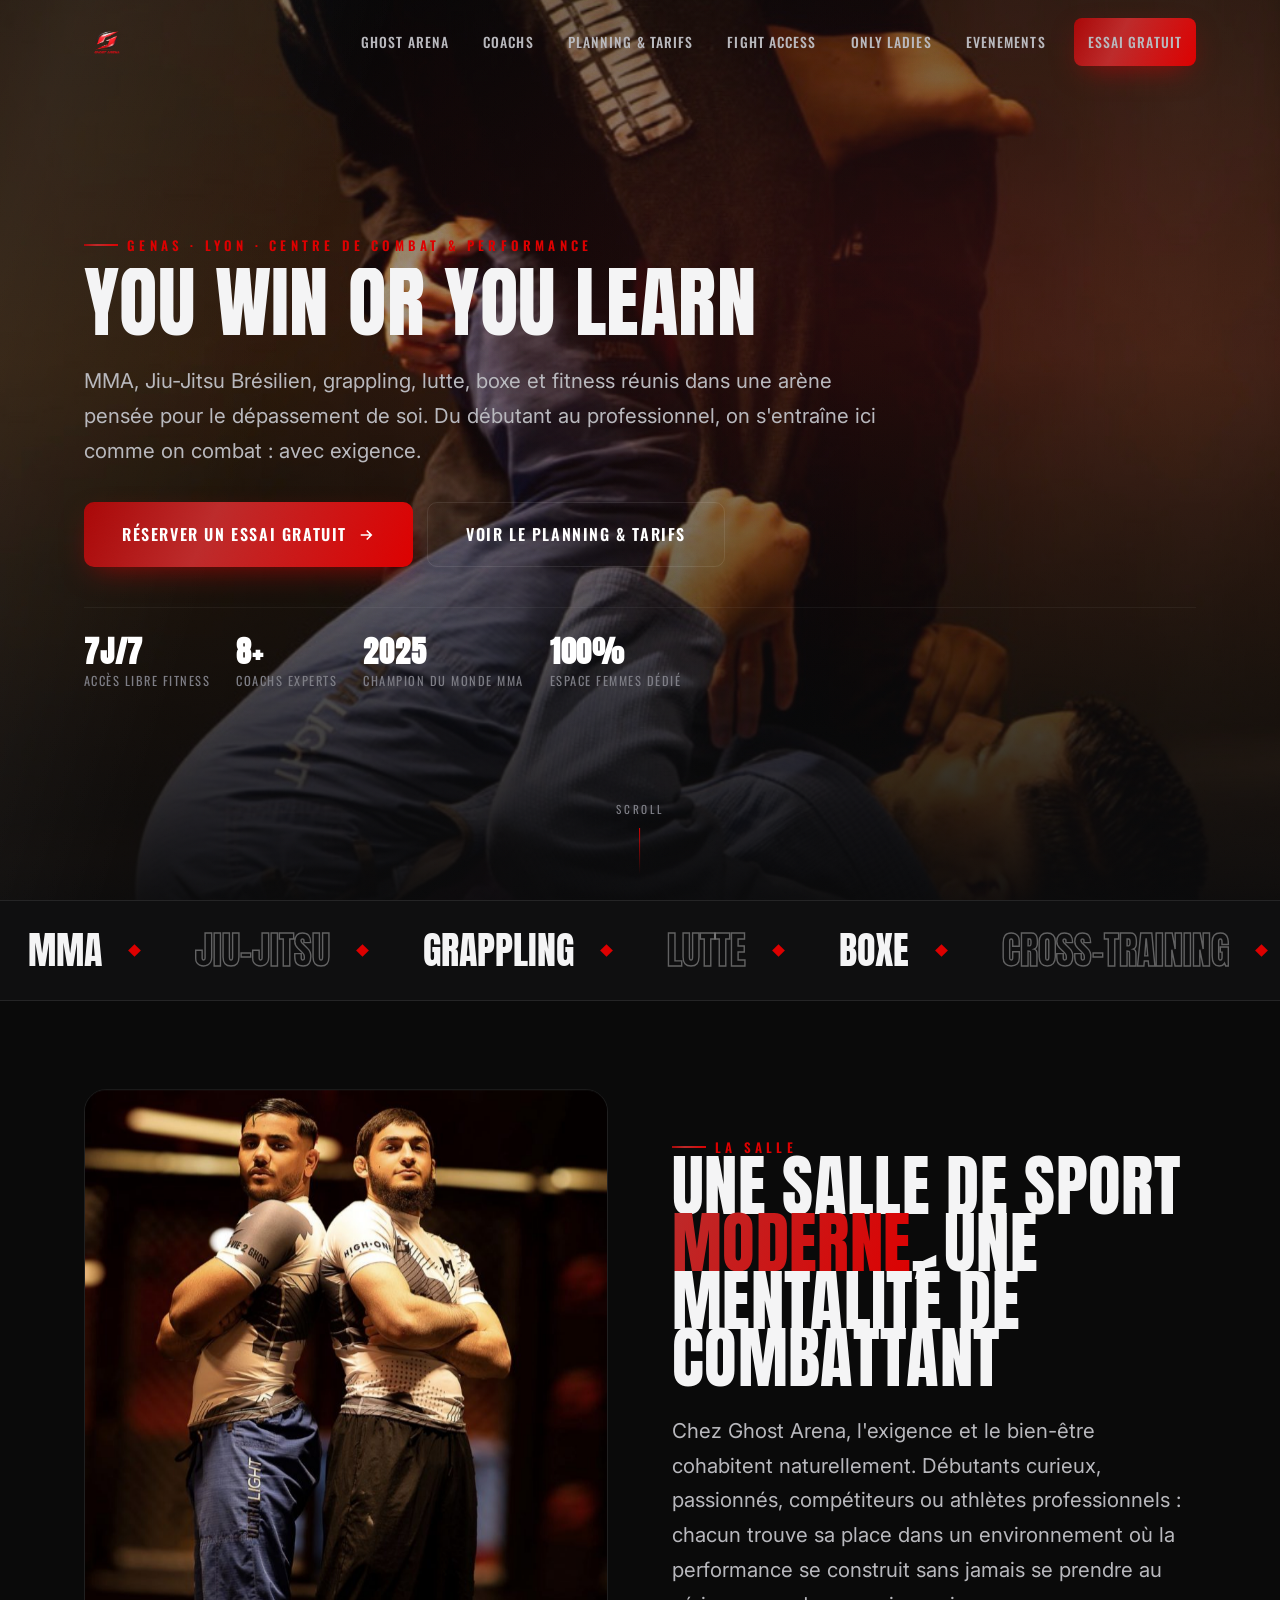
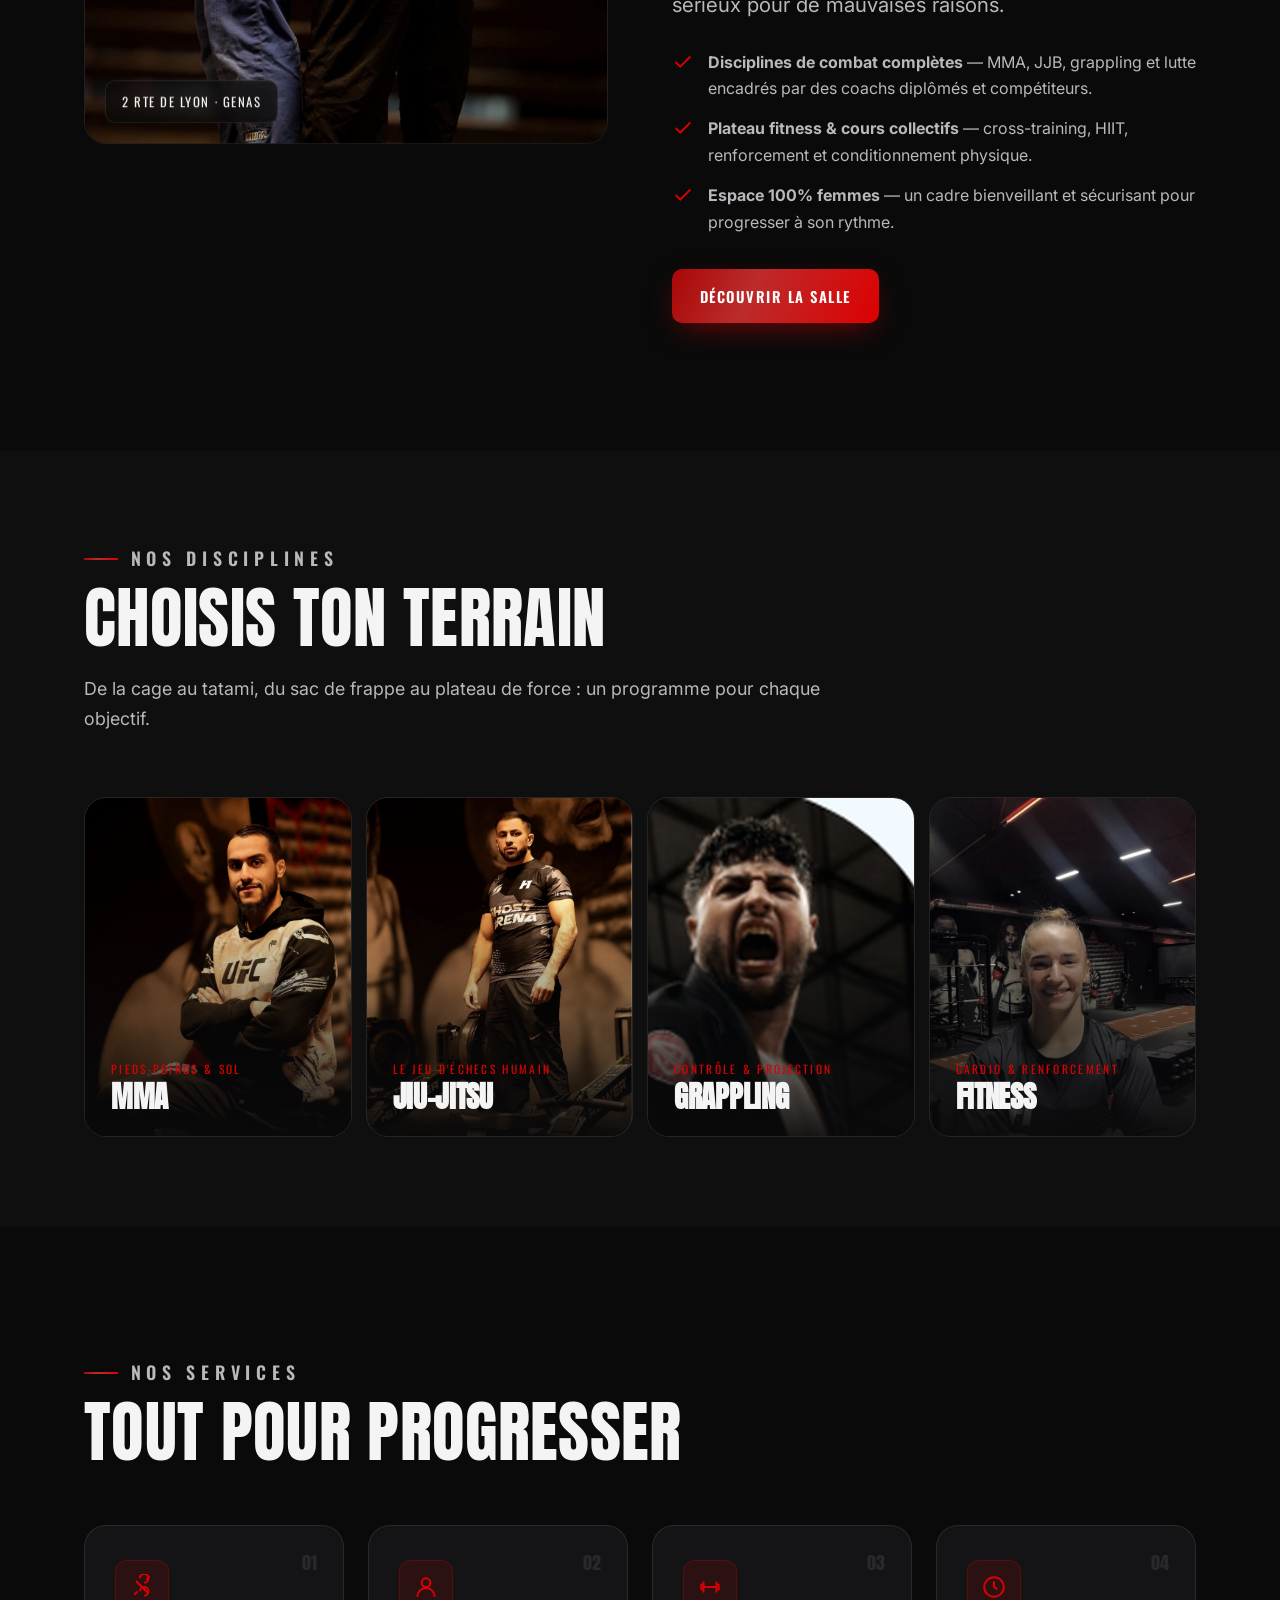
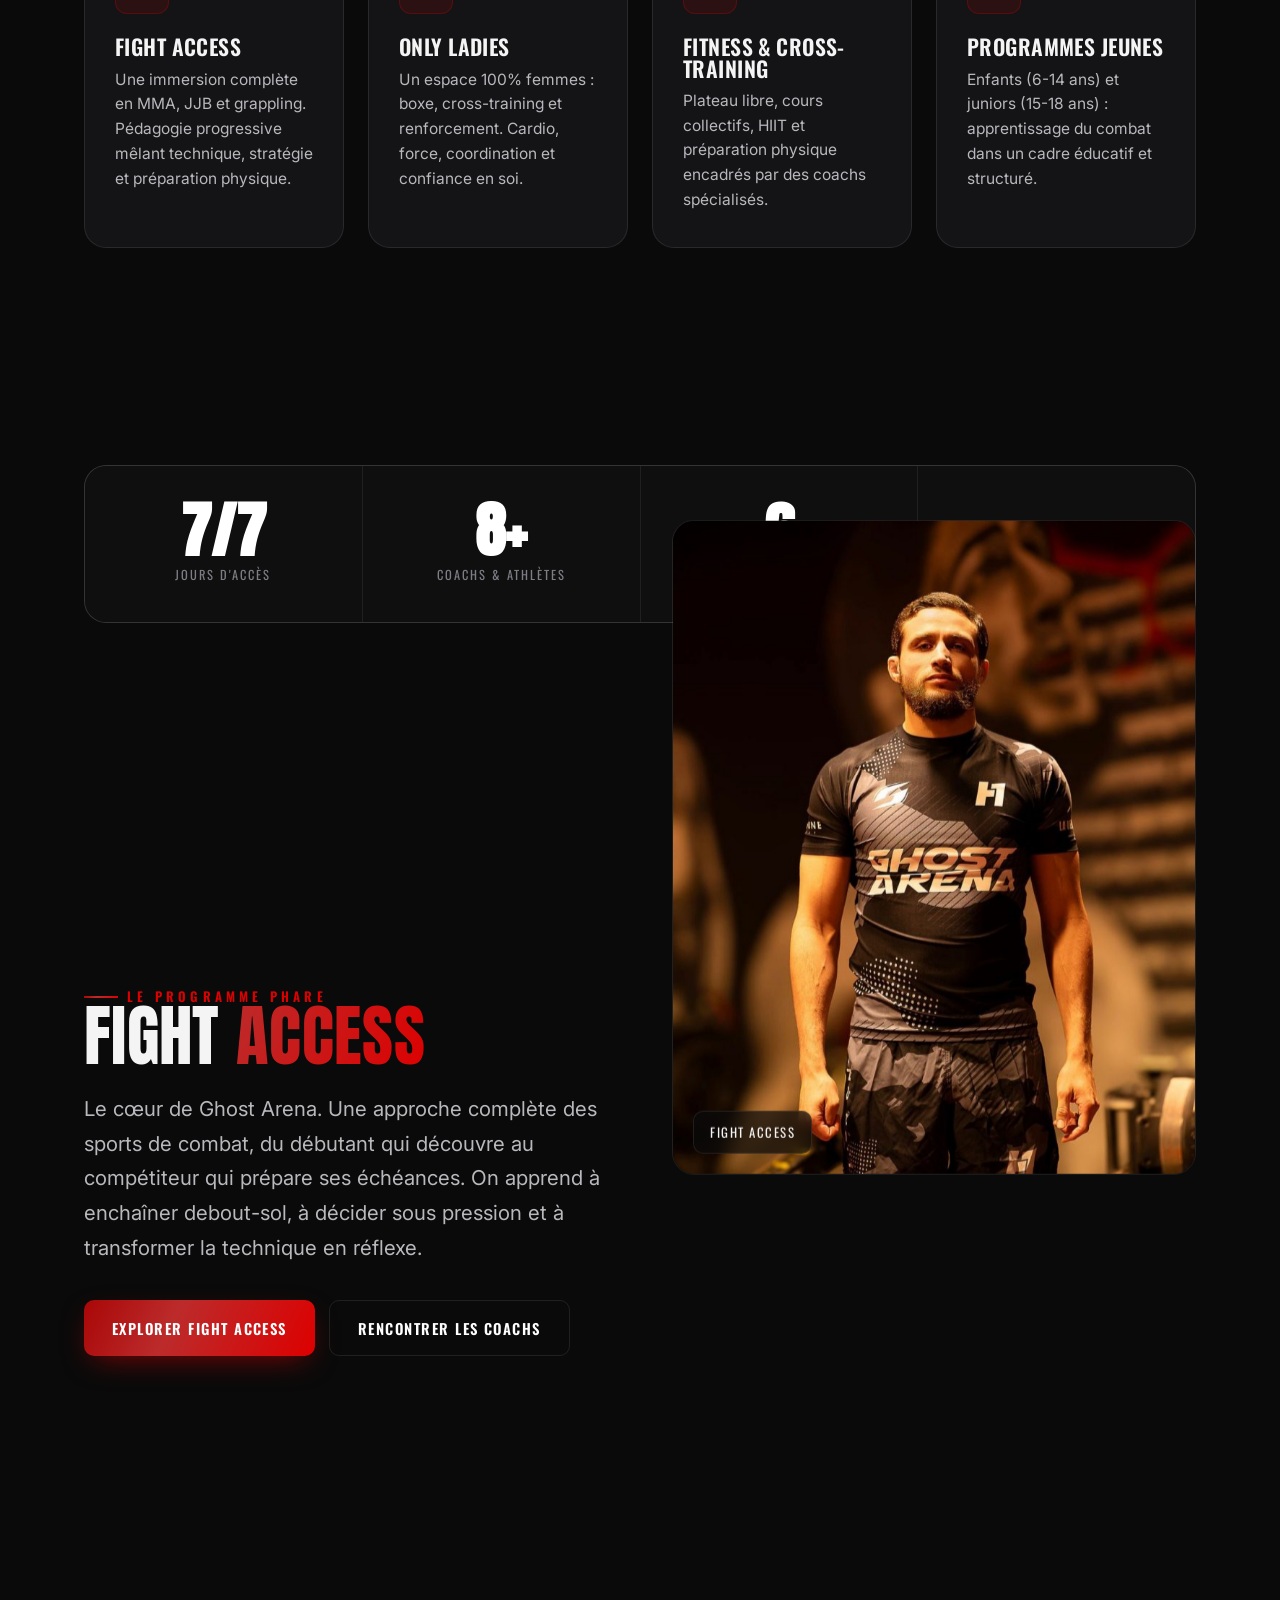
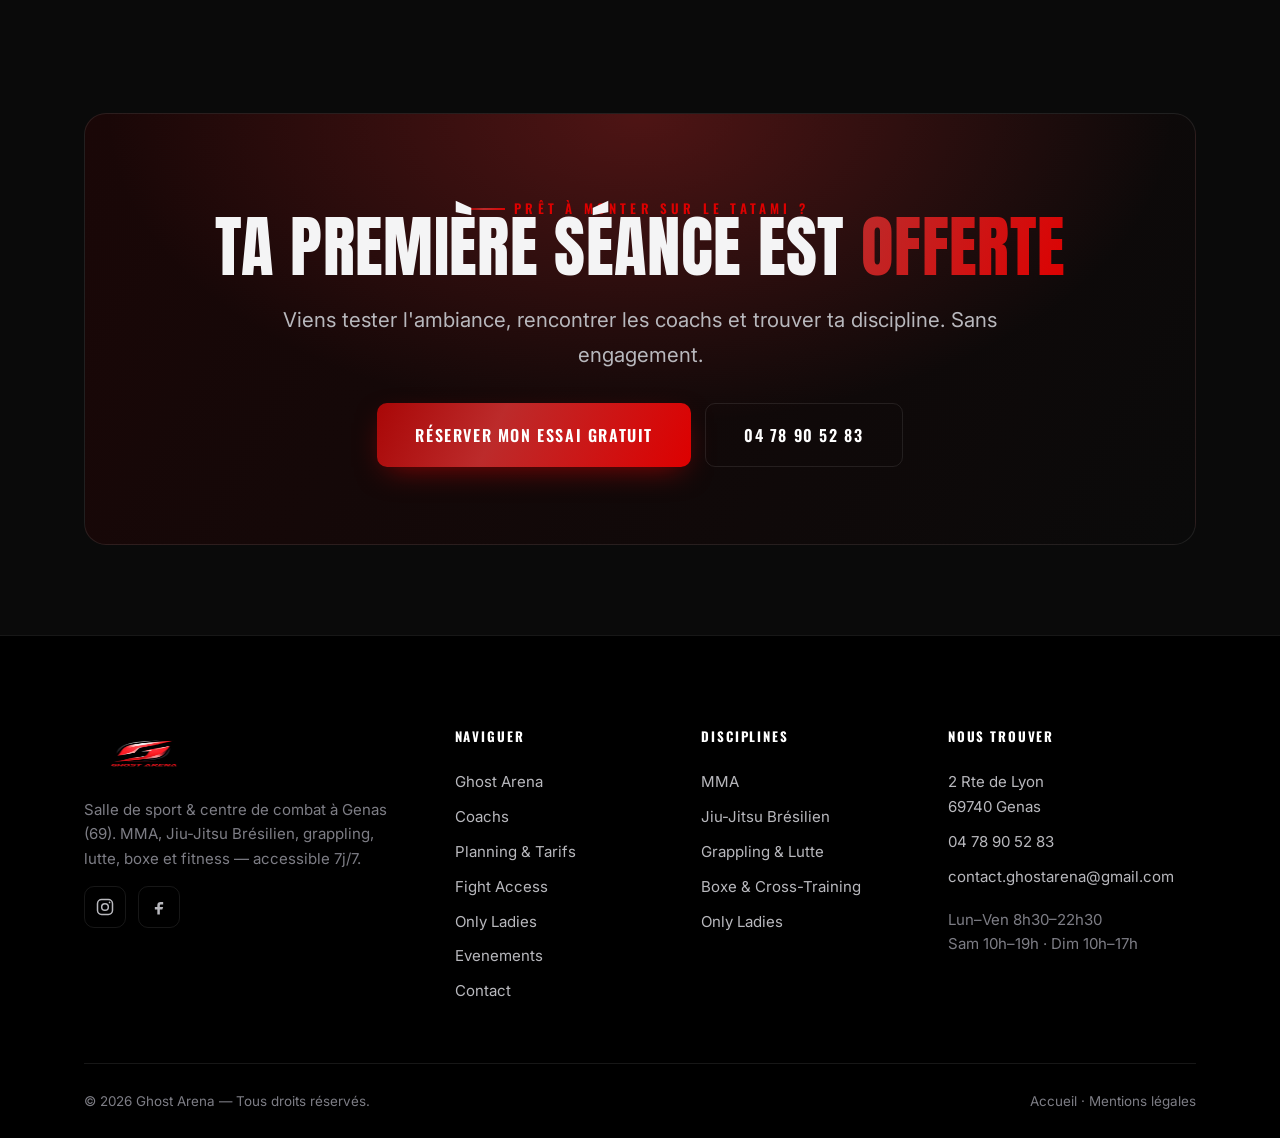
==== commit 7f5b3ec9: "MAJ: coachs (Mehmet retire, +Clara/Kaiss/Khalys), planning 2026/2027, offres Octobre Rose & Novembre" ====
--- a/index.html
+++ b/index.html
@@ -133,7 +133,7 @@
           <div class="meta"><span>Le jeu d'échecs humain</span><h3>Jiu-Jitsu</h3></div>
         </article>
         <article class="disc reveal" data-delay="3">
-          <img src="assets/coaches/mehmet.jpeg" alt="Grappling et lutte à Genas" loading="lazy">
+          <img src="assets/coaches/kaiss.jpg" alt="Grappling et lutte à Genas" loading="lazy">
           <div class="meta"><span>Contrôle &amp; projection</span><h3>Grappling</h3></div>
         </article>
         <article class="disc reveal" data-delay="4">
--- a/css/styles.css
+++ b/css/styles.css
@@ -405,7 +405,9 @@
 img[src*="fateh"]  {object-position:50% 12% !important}
 img[src*="jessim"] {object-position:56% 8%  !important}
 img[src*="yanis"]  {object-position:60% 12% !important}
-img[src*="mehmet"] {object-position:55% 26% !important}
+img[src*="clara"]  {object-position:50% 22% !important}
+img[src*="kaiss"]  {object-position:50% 28% !important}
+img[src*="khalys"] {object-position:50% 42% !important}
 img[src*="giorgi"] {object-position:50% 22% !important}
 img[src*="iliane"] {object-position:48% 12% !important}
 img[src*="diego"]  {object-position:48% 28% !important}
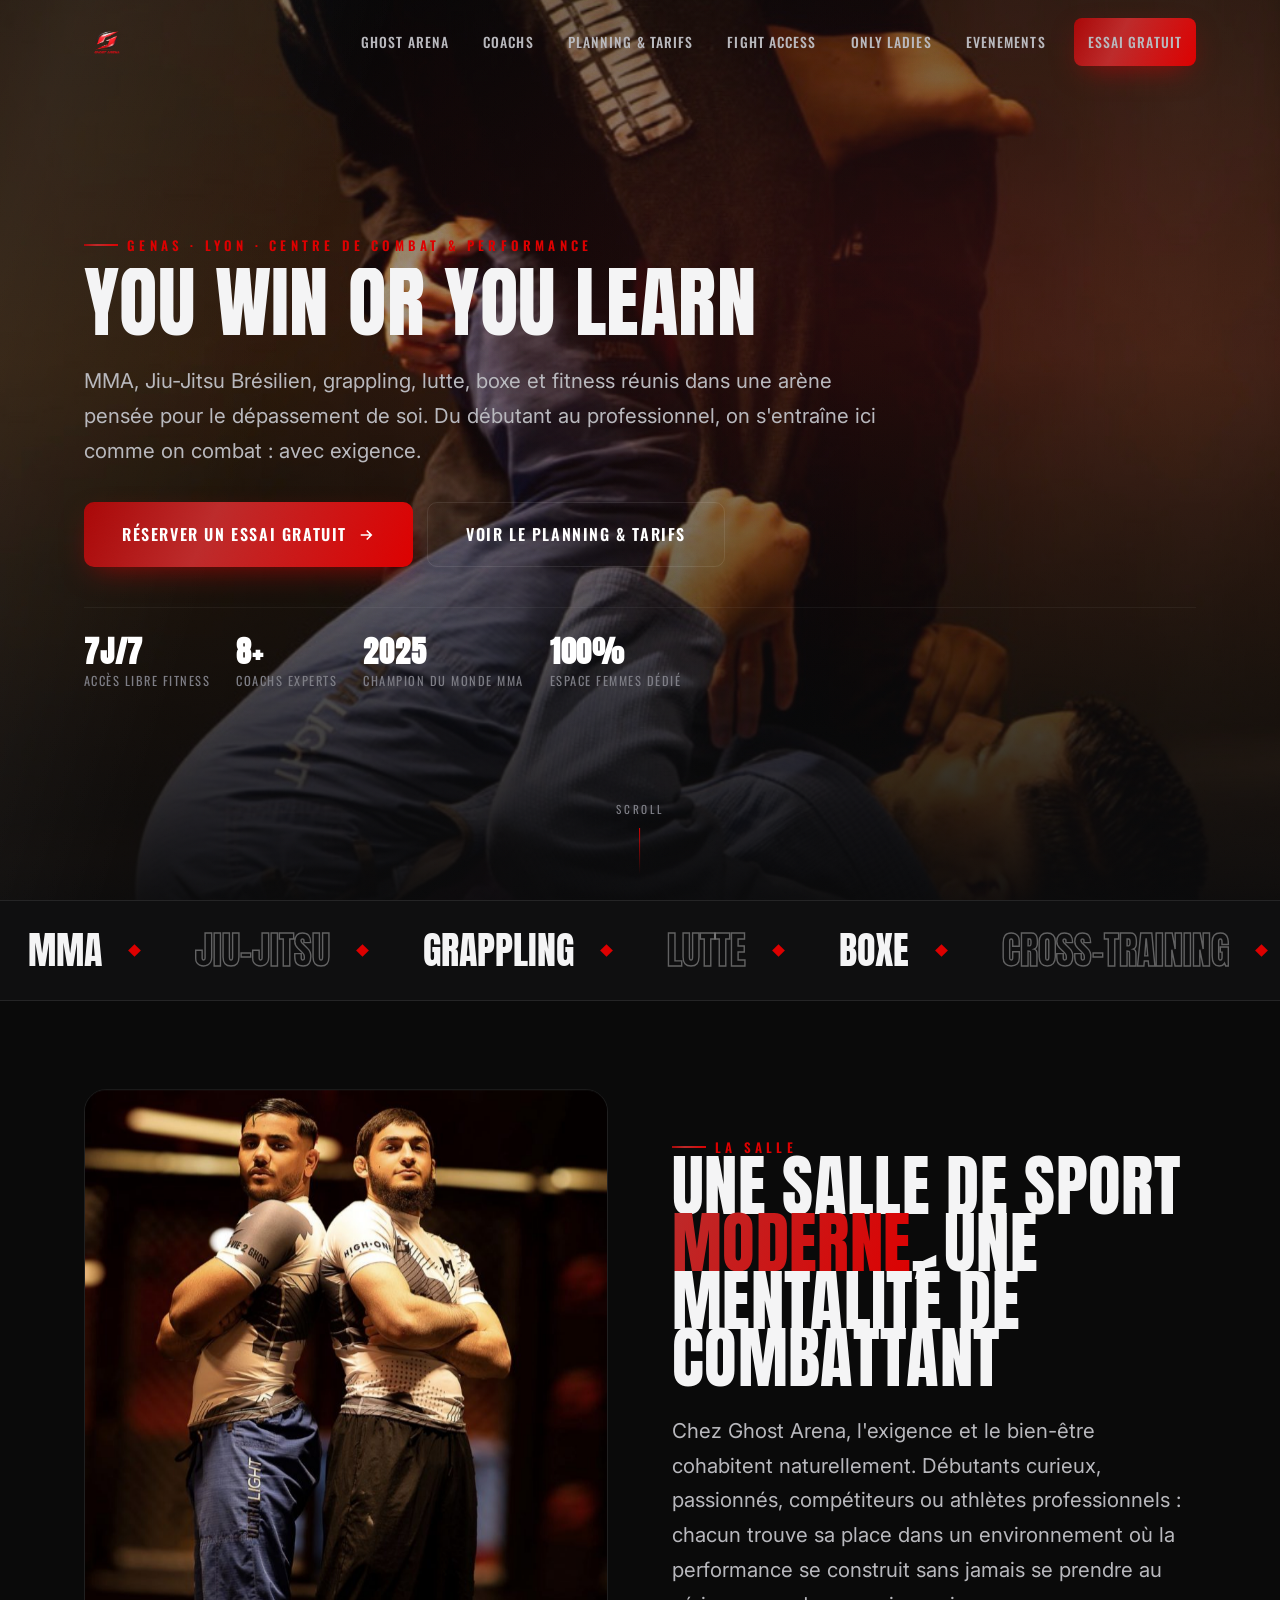
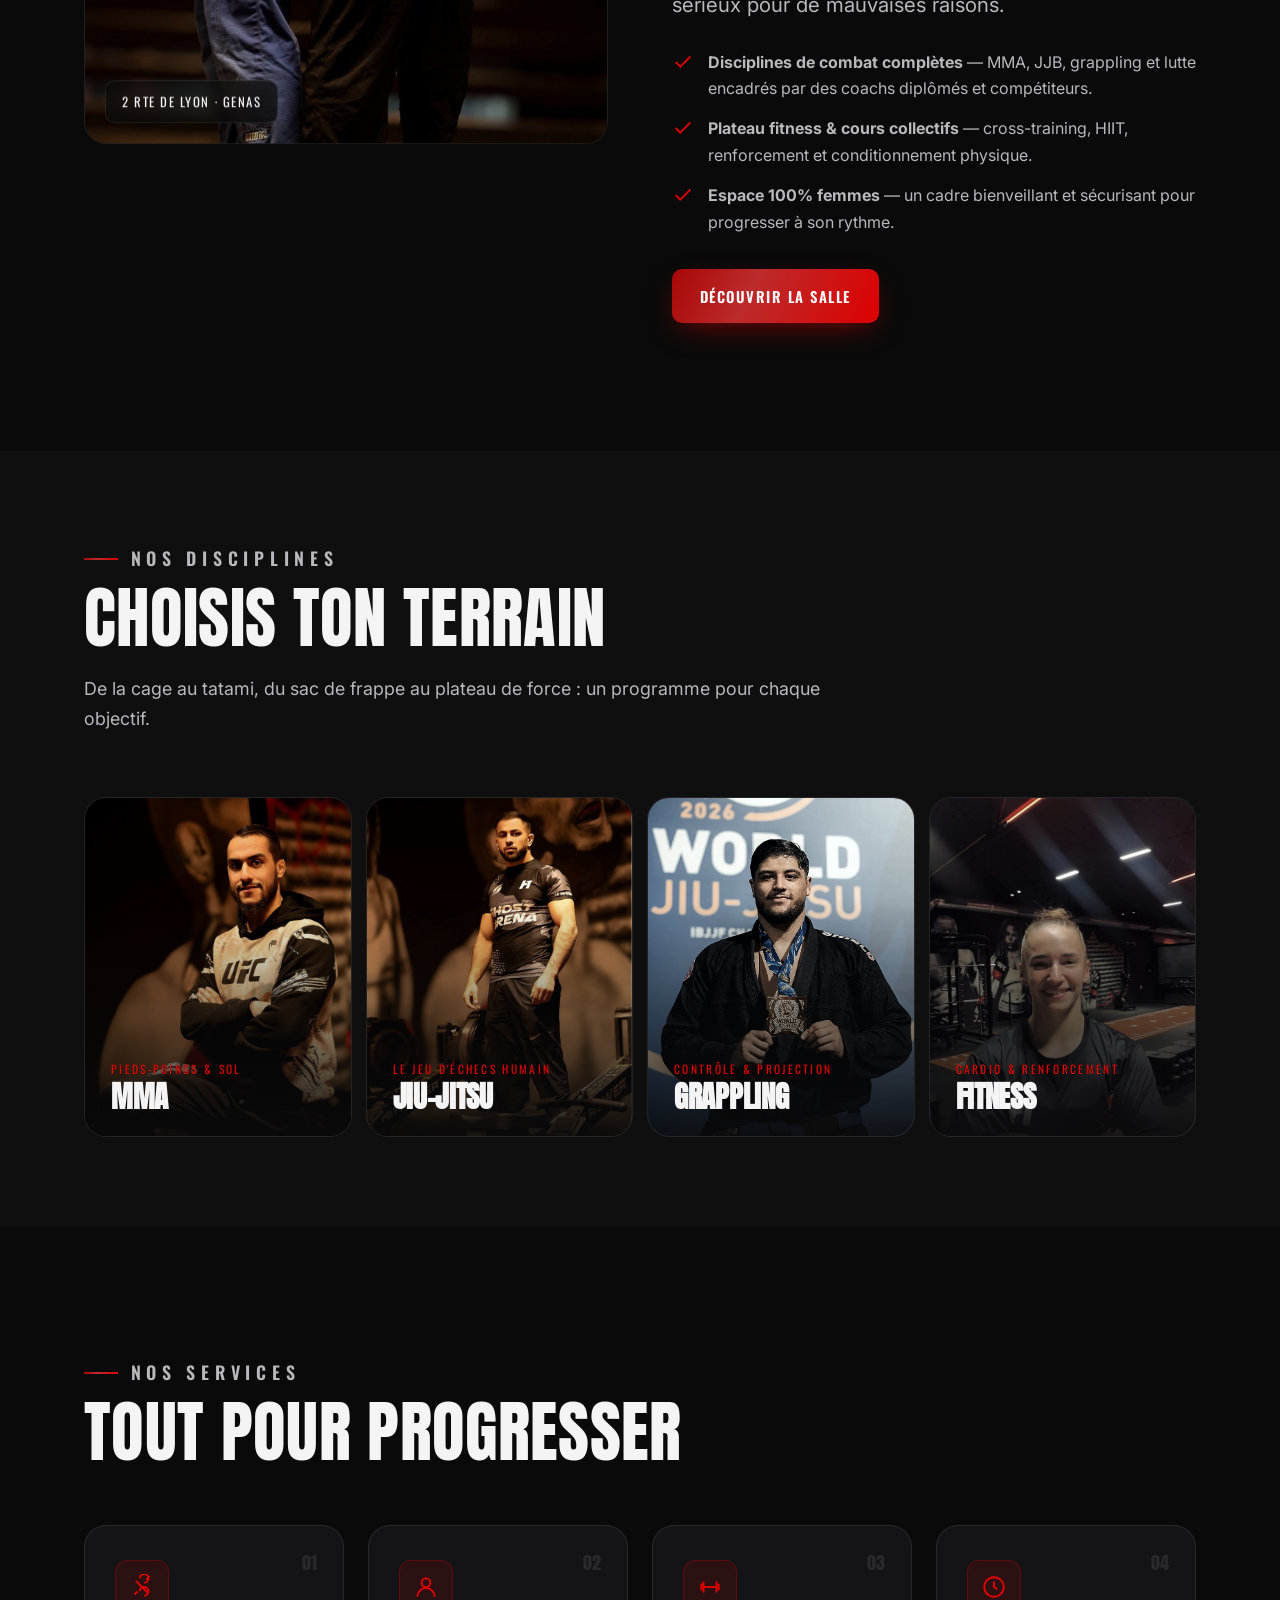
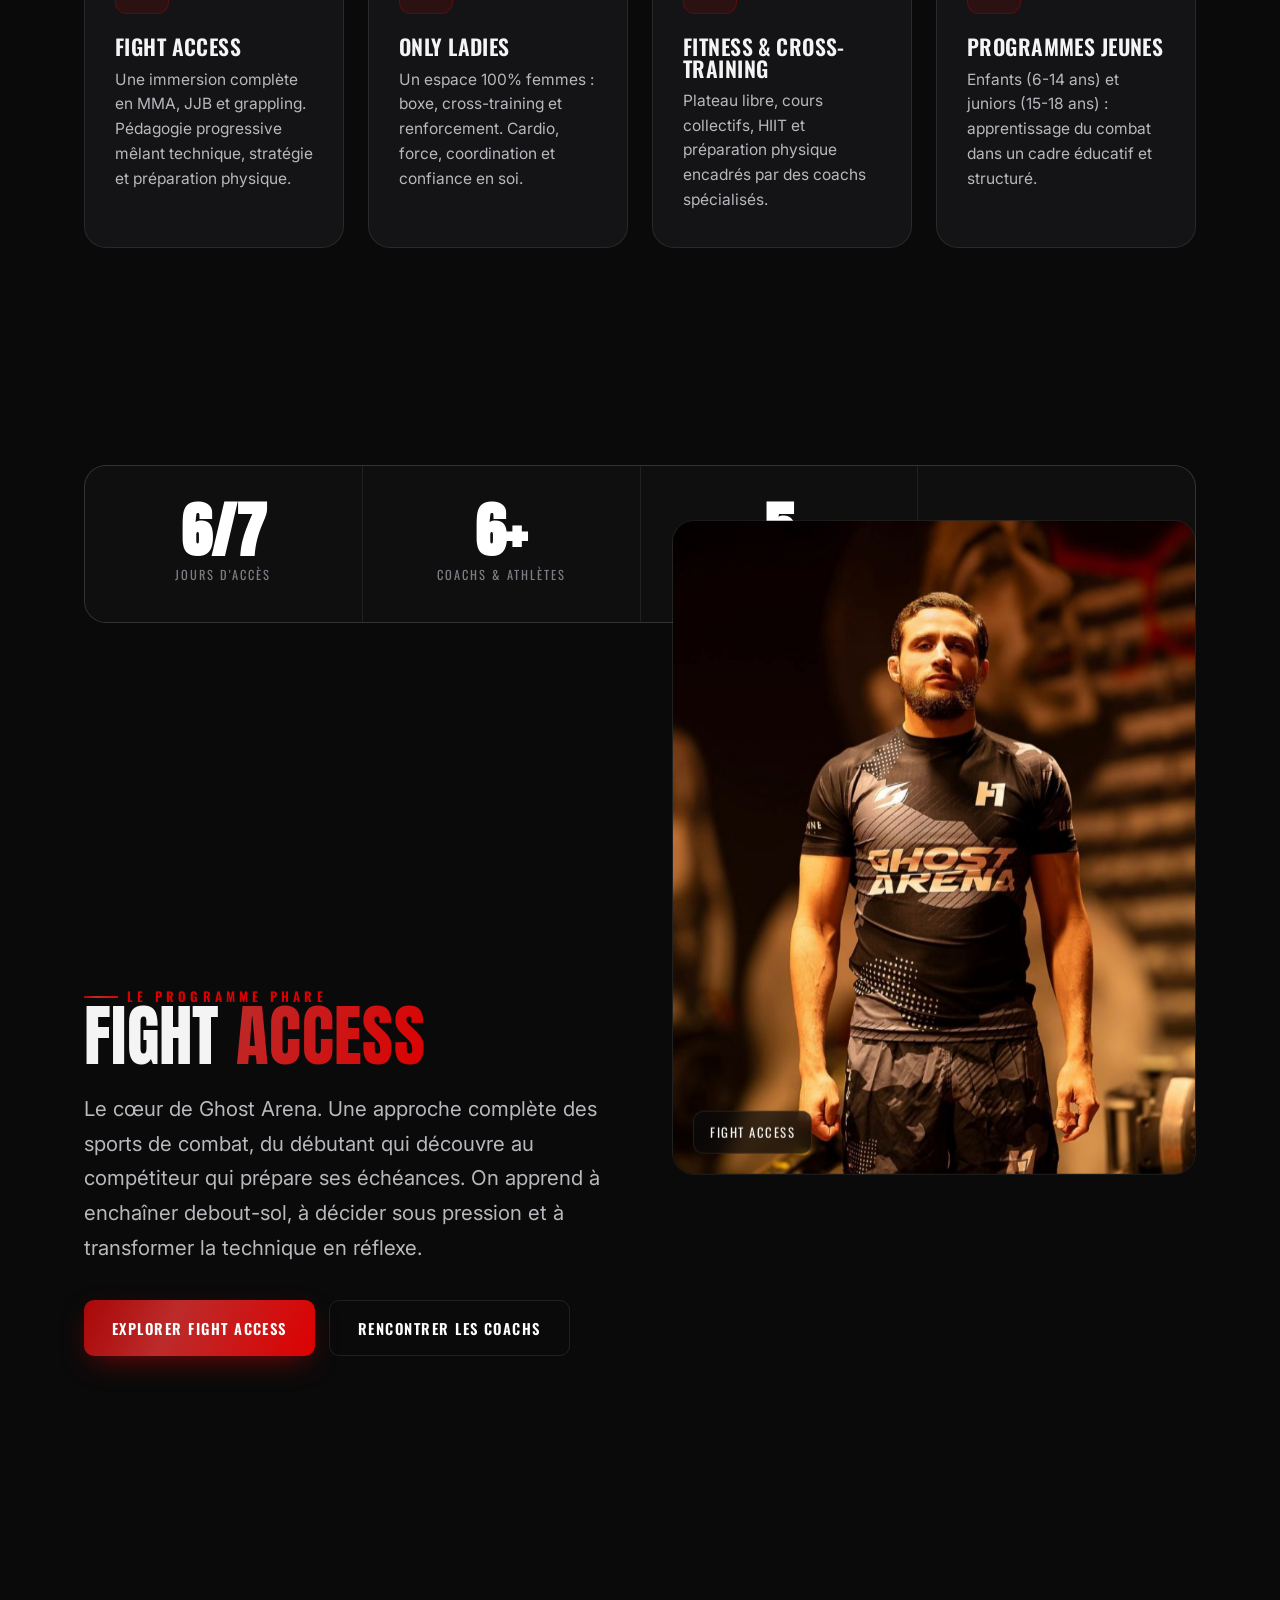
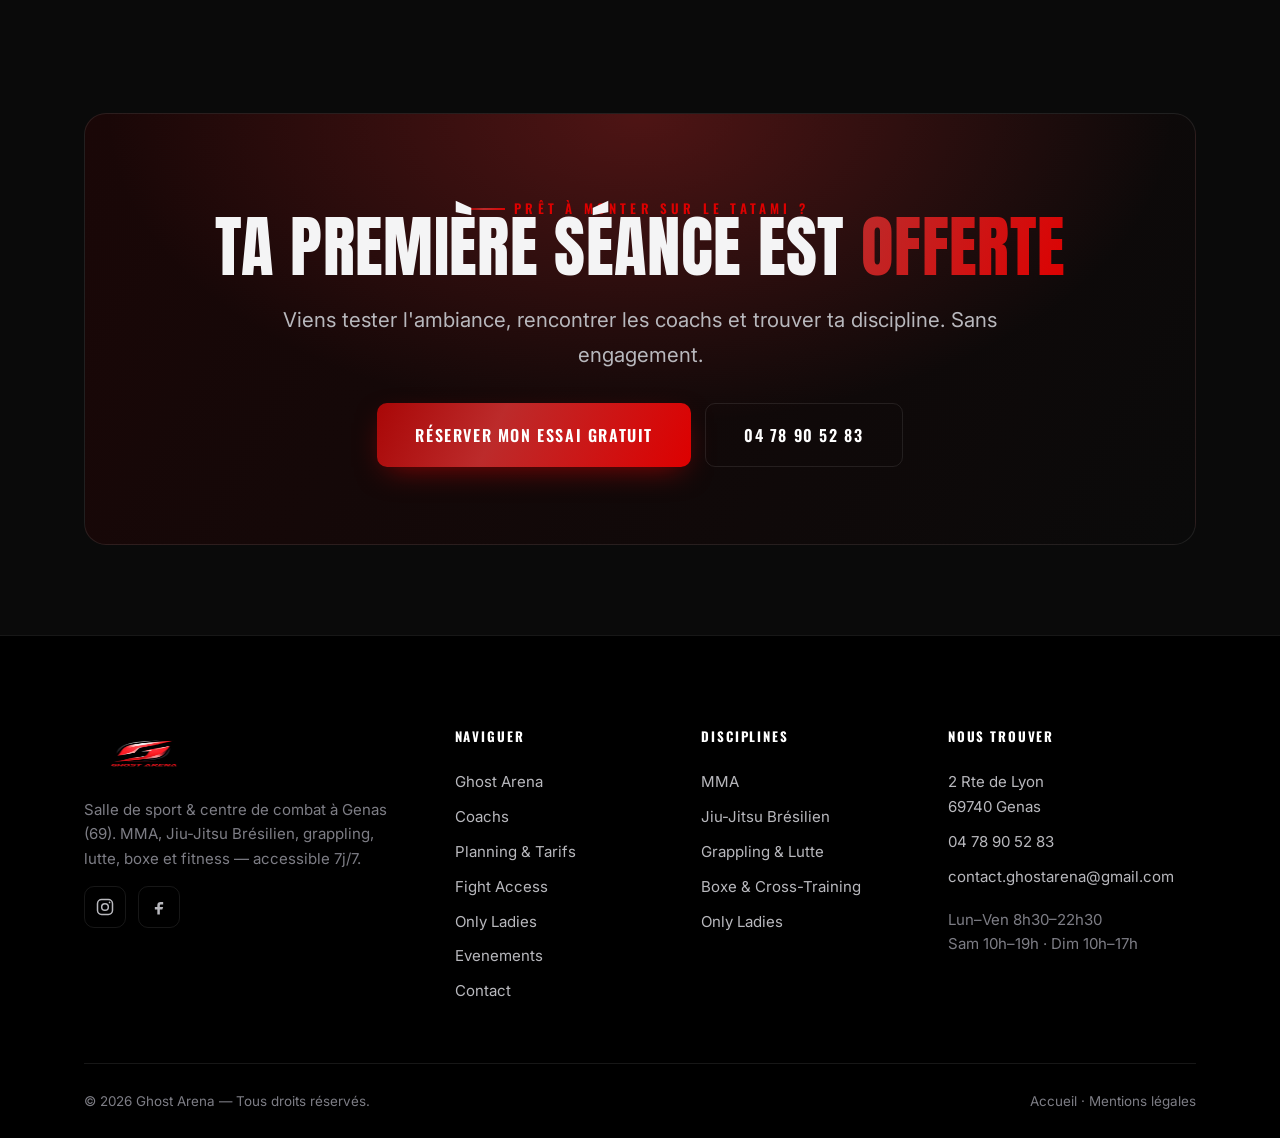
==== commit 68a4de6f: "Coachs: Clara retiree, Kaiss nouvelle photo (champion du monde IBJJF) + Khalys vraie photo/role MMA " ====
--- a/index.html
+++ b/index.html
@@ -39,7 +39,7 @@
   "email":"contact.ghostarena@gmail.com",
   "address":{"@type":"PostalAddress","streetAddress":"2 Rte de Lyon","addressLocality":"Genas","postalCode":"69740","addressCountry":"FR"},
   "geo":{"@type":"GeoCoordinates","latitude":45.7280,"longitude":4.9930},
-  "sameAs":["https://www.instagram.com/ghost.arena_/","https://www.facebook.com/people/Ghost-Arena/61586192936143/"],
+  "sameAs":["https://www.instagram.com/ghost.arena/?hl=fr","https://www.facebook.com/people/Ghost-Arena/61586192936143/"],
   "openingHoursSpecification":[
     {"@type":"OpeningHoursSpecification","dayOfWeek":["Monday","Tuesday","Wednesday","Thursday","Friday"],"opens":"08:30","closes":"22:30"},
     {"@type":"OpeningHoursSpecification","dayOfWeek":"Saturday","opens":"10:00","closes":"19:00"},
--- a/css/styles.css
+++ b/css/styles.css
@@ -407,7 +407,7 @@
 img[src*="yanis"]  {object-position:60% 12% !important}
 img[src*="clara"]  {object-position:50% 22% !important}
 img[src*="kaiss"]  {object-position:50% 28% !important}
-img[src*="khalys"] {object-position:50% 42% !important}
+img[src*="khalys"] {object-position:45% 18% !important}
 img[src*="giorgi"] {object-position:50% 22% !important}
 img[src*="iliane"] {object-position:48% 12% !important}
 img[src*="diego"]  {object-position:48% 28% !important}
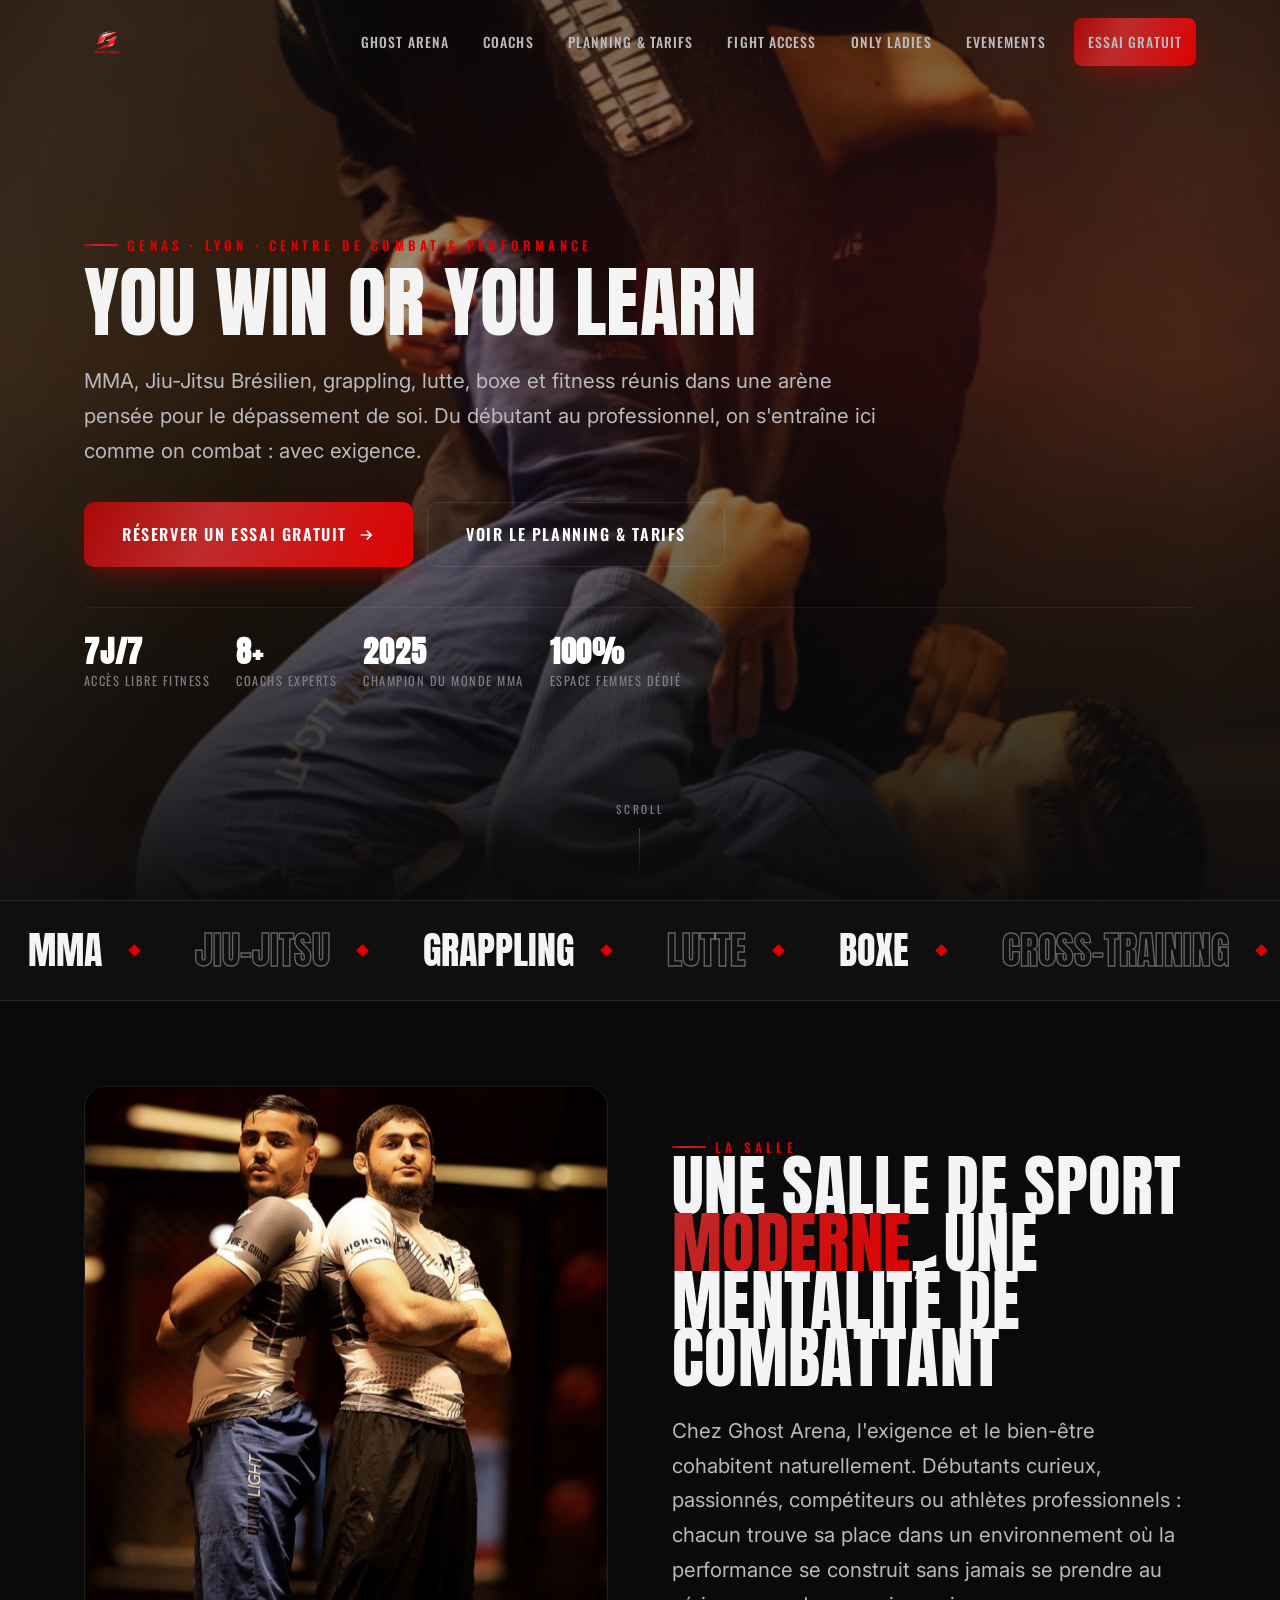
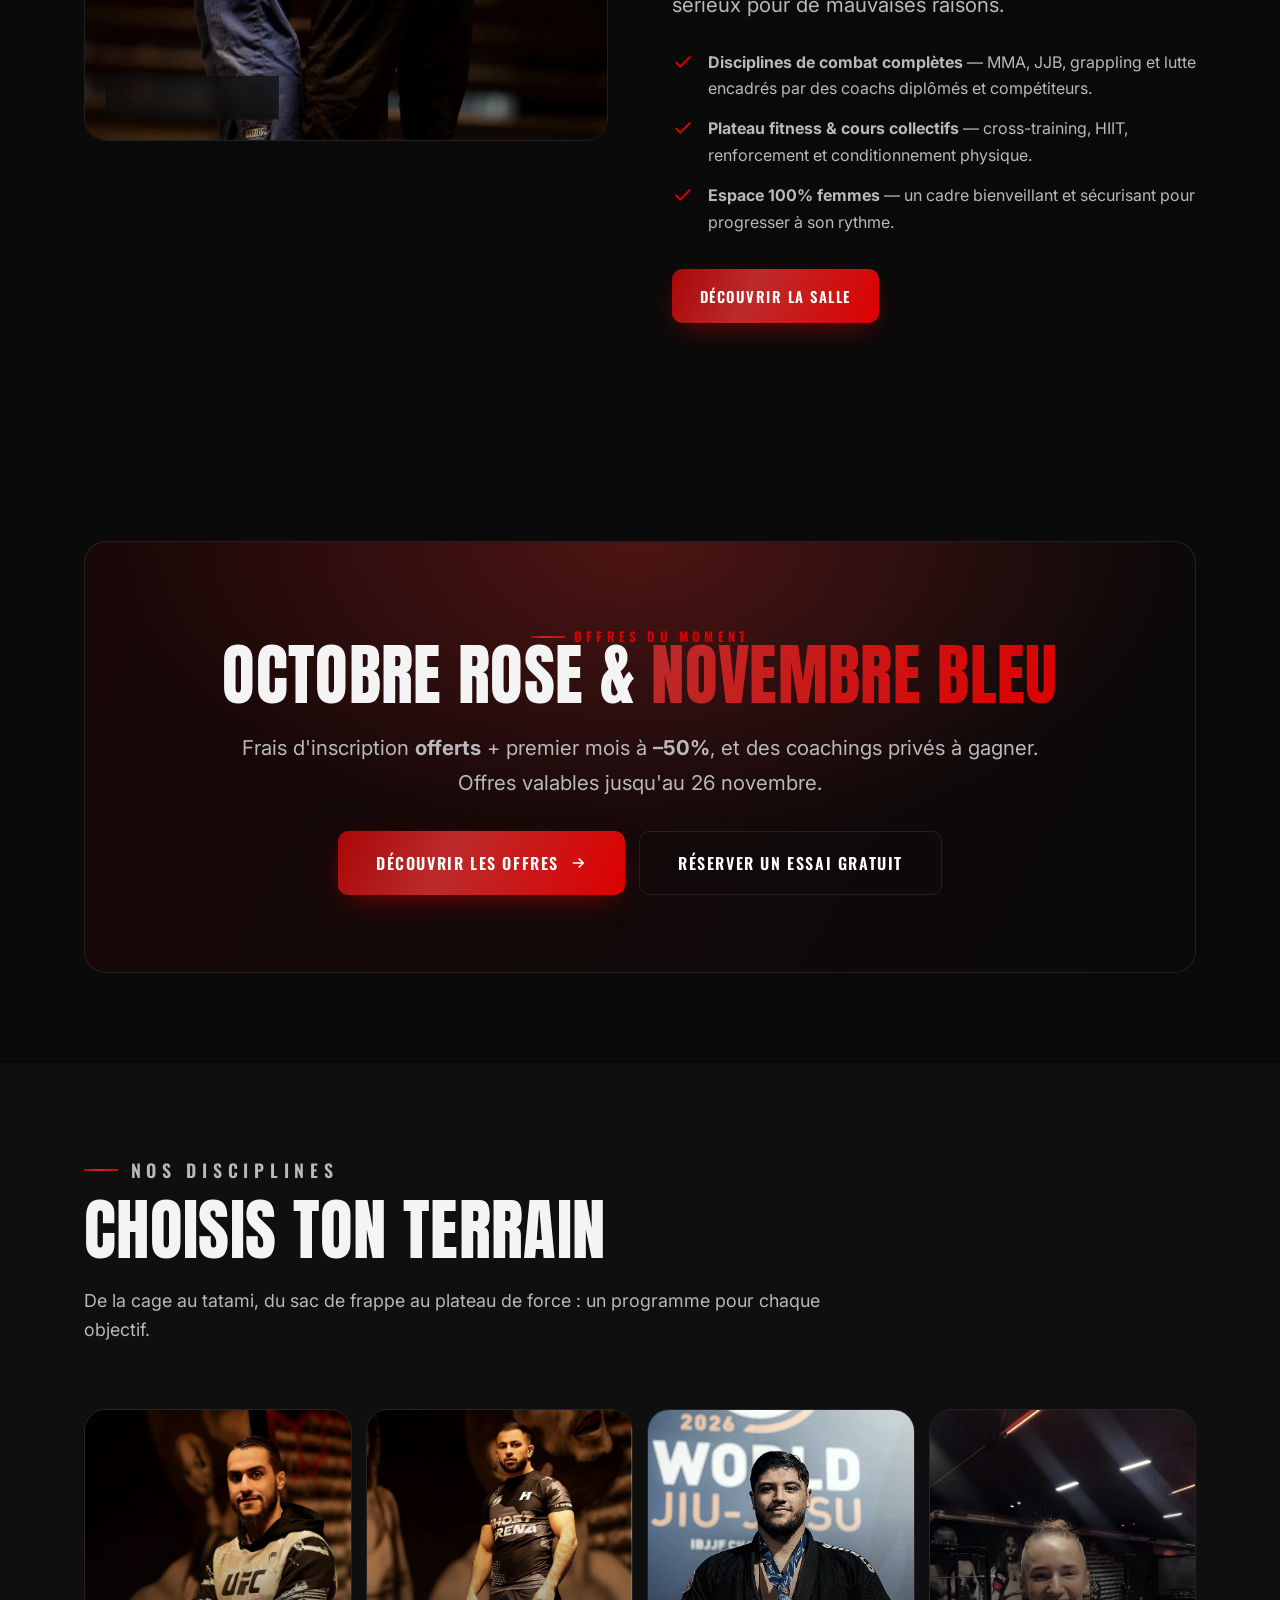
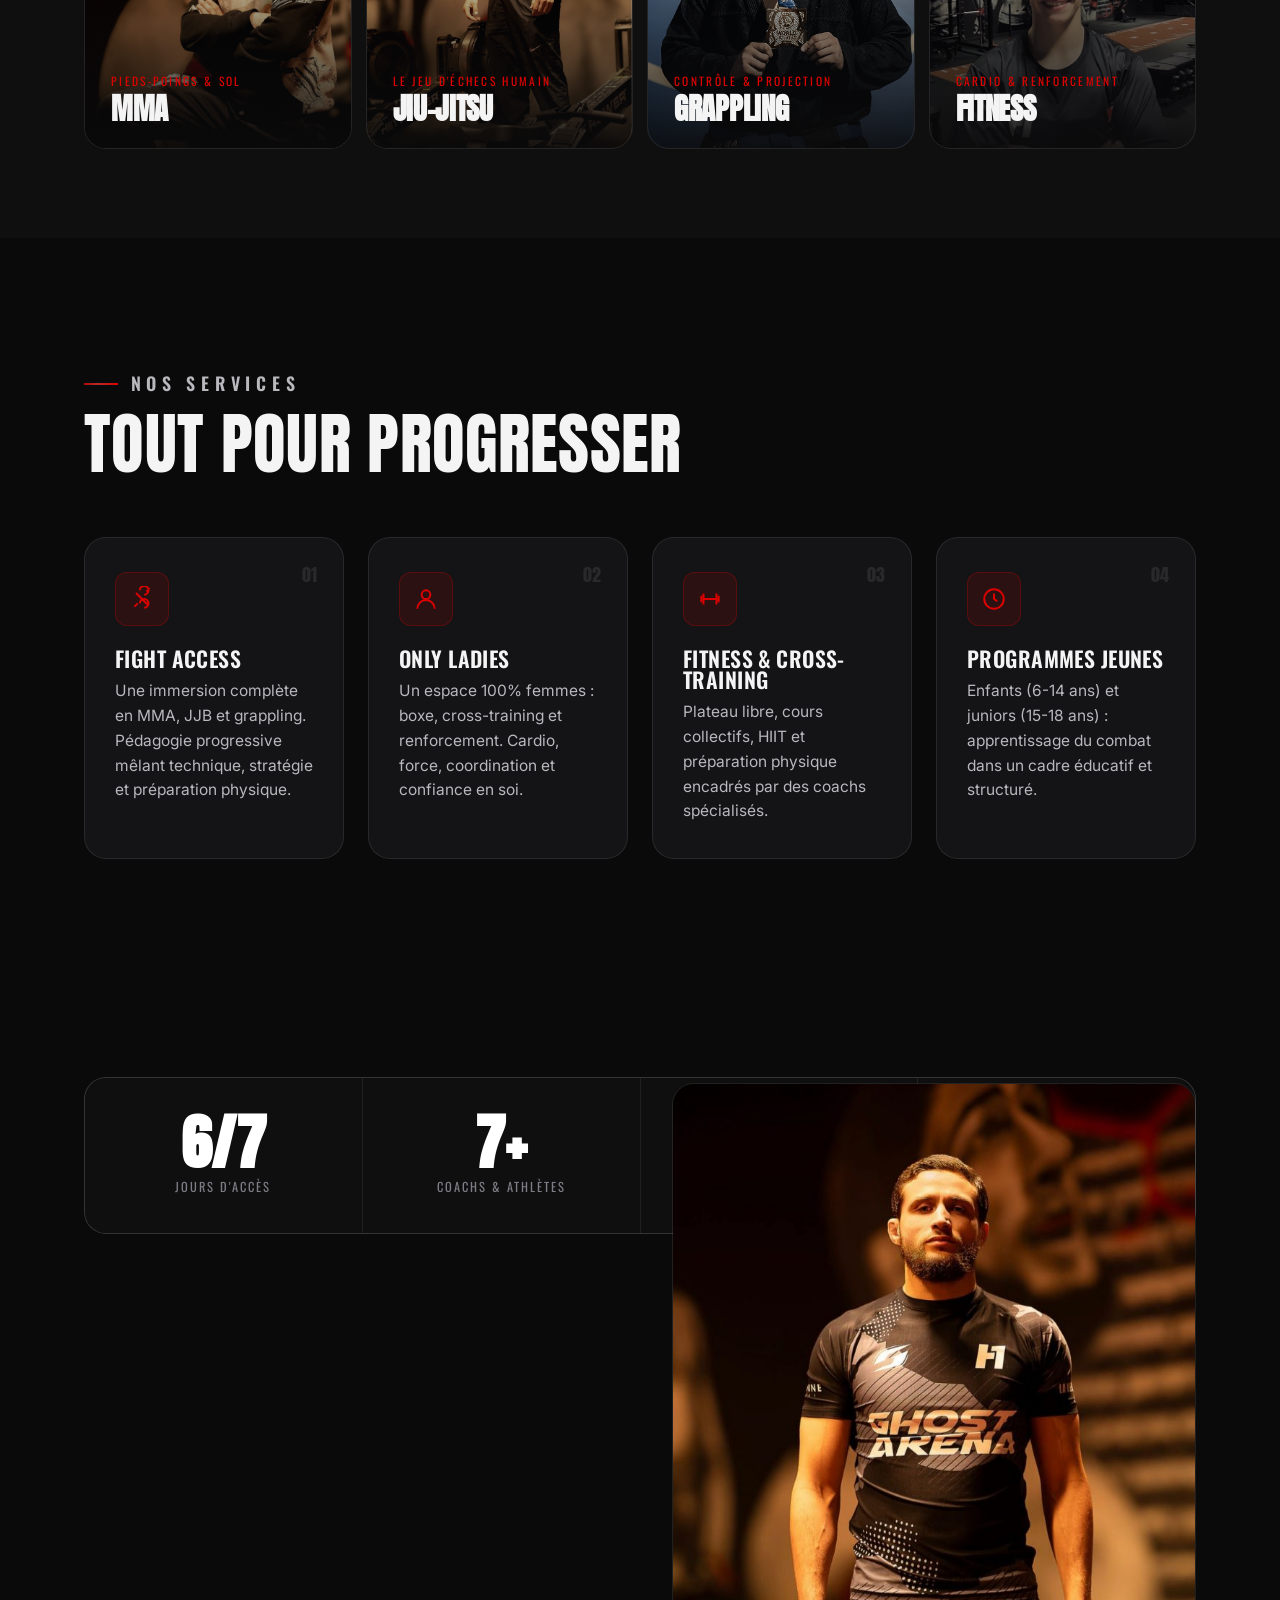
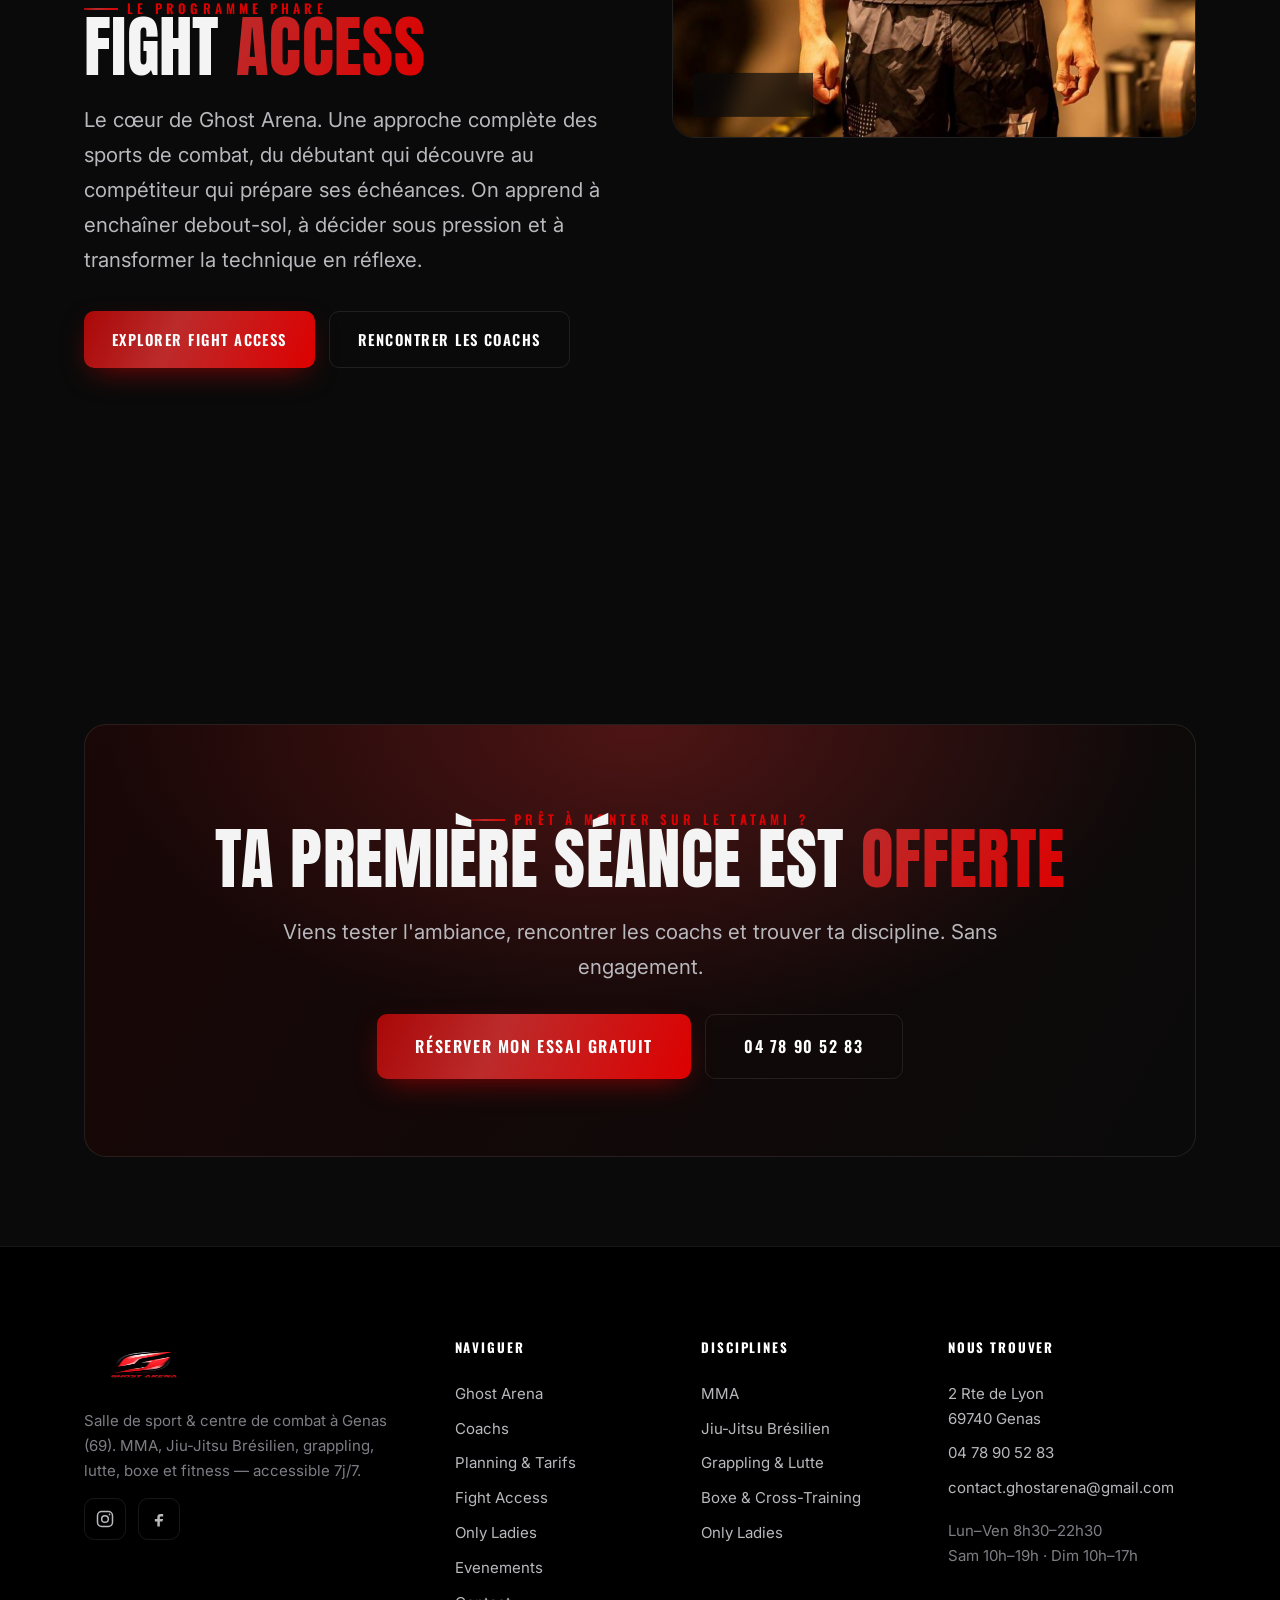
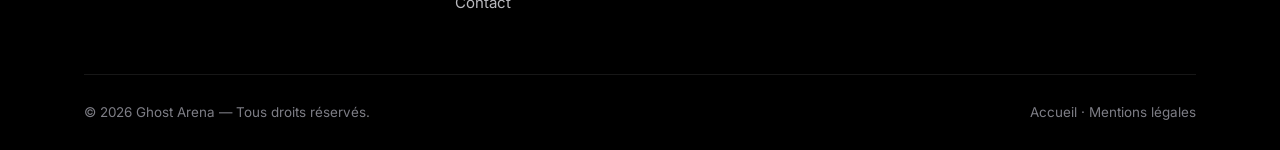
==== commit e8dbc1b2: "Accueil: CTA offres du moment (Octobre Rose / Novembre Bleu) ; badges Kaiss & Khalys -> Coach enfant" ====
--- a/index.html
+++ b/index.html
@@ -115,6 +115,22 @@
     </div>
   </section>
 
+  <!-- ============== OFFRES DU MOMENT (CTA) ============== -->
+  <section class="section section--tight">
+    <div class="container">
+      <div class="cta-band reveal">
+        <p class="eyebrow eyebrow--center">Offres du moment</p>
+        <h2 class="display h2">Octobre Rose &amp; <span class="grad-text">Novembre Bleu</span></h2>
+        <p class="lead" style="margin-inline:auto">Frais d'inscription <b>offerts</b> + premier mois à <b>–50%</b>, et des coachings privés à gagner. Offres valables jusqu'au 26 novembre.</p>
+        <div class="hero-actions">
+          <a class="btn btn-primary btn-lg" href="evenements.html"><span>Découvrir les offres
+            <svg viewBox="0 0 24 24" fill="none" stroke="currentColor" stroke-width="2.2"><path d="M5 12h14M13 6l6 6-6 6"/></svg></span></a>
+          <a class="btn btn-ghost btn-lg" href="contact.html">Réserver un essai gratuit</a>
+        </div>
+      </div>
+    </div>
+  </section>
+
   <!-- ============== DISCIPLINES ============== -->
   <section class="section section--tight" style="background:var(--bg-2)">
     <div class="container">
